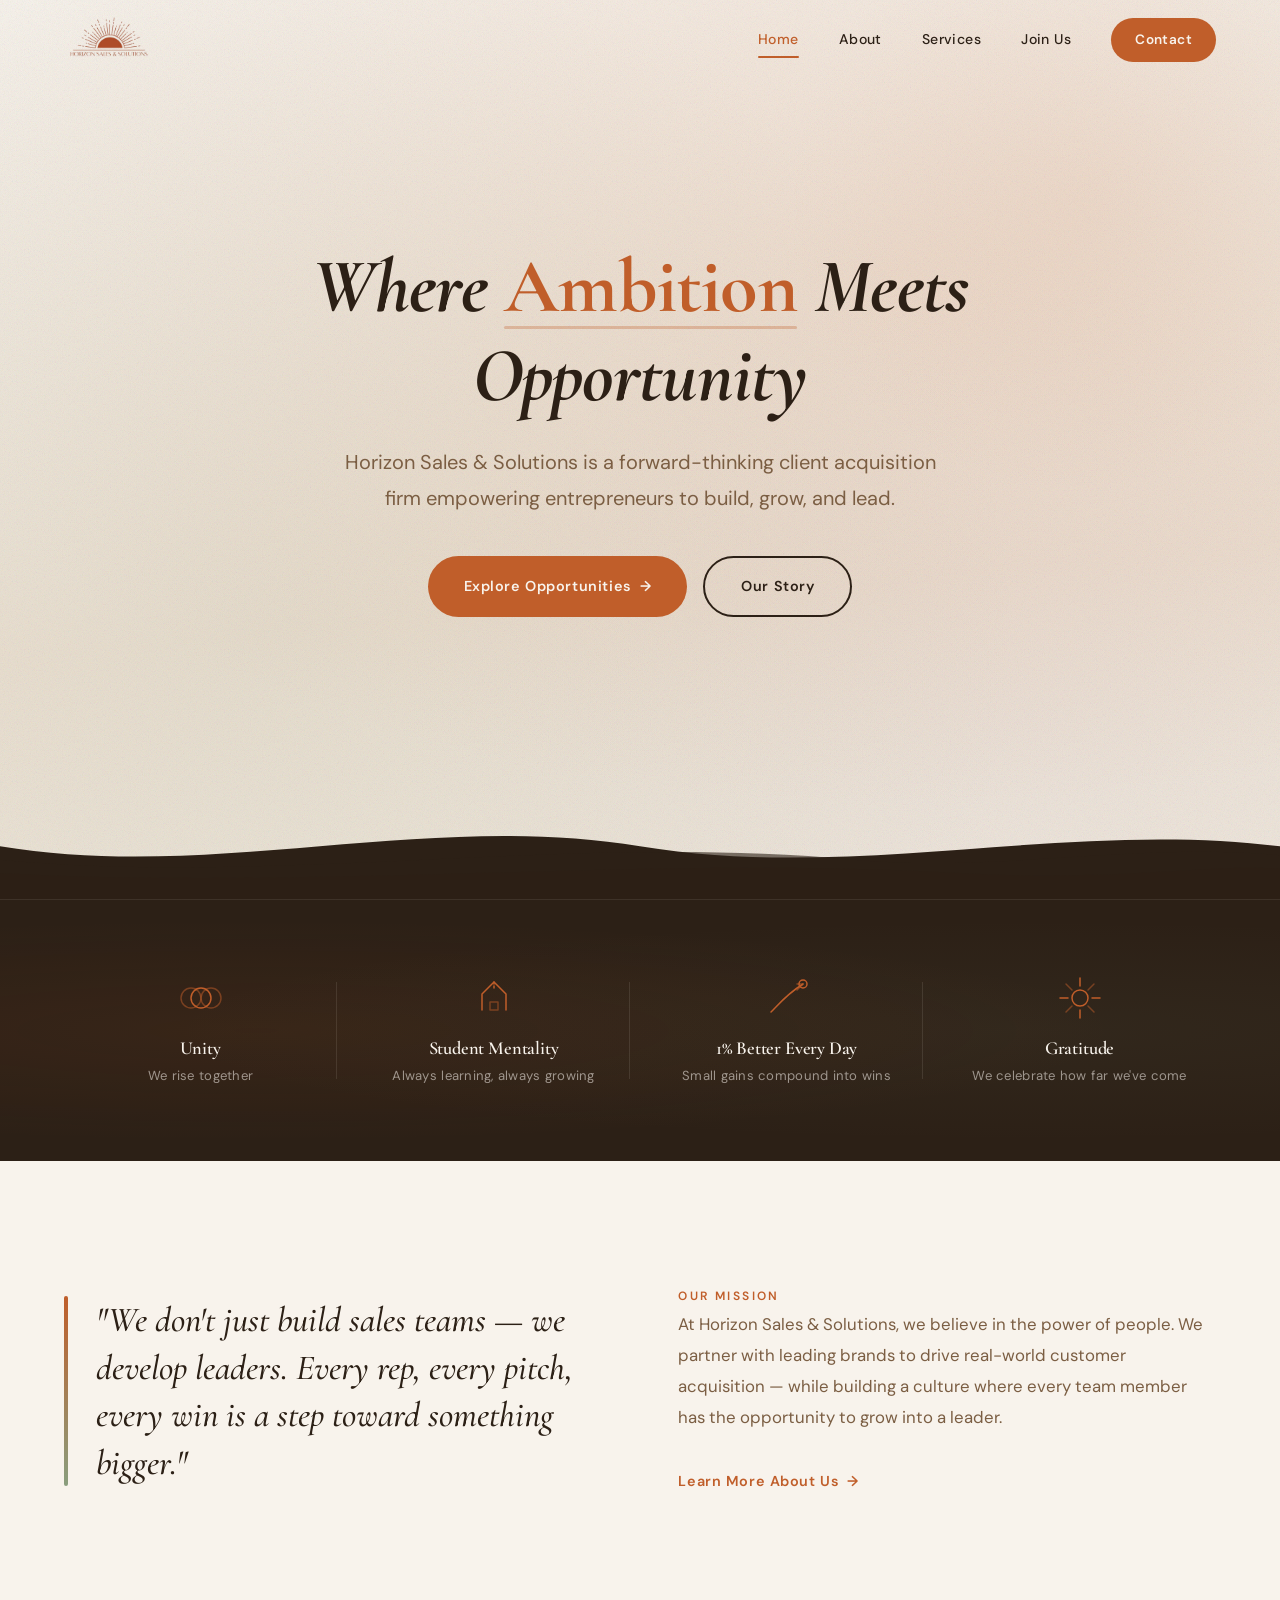
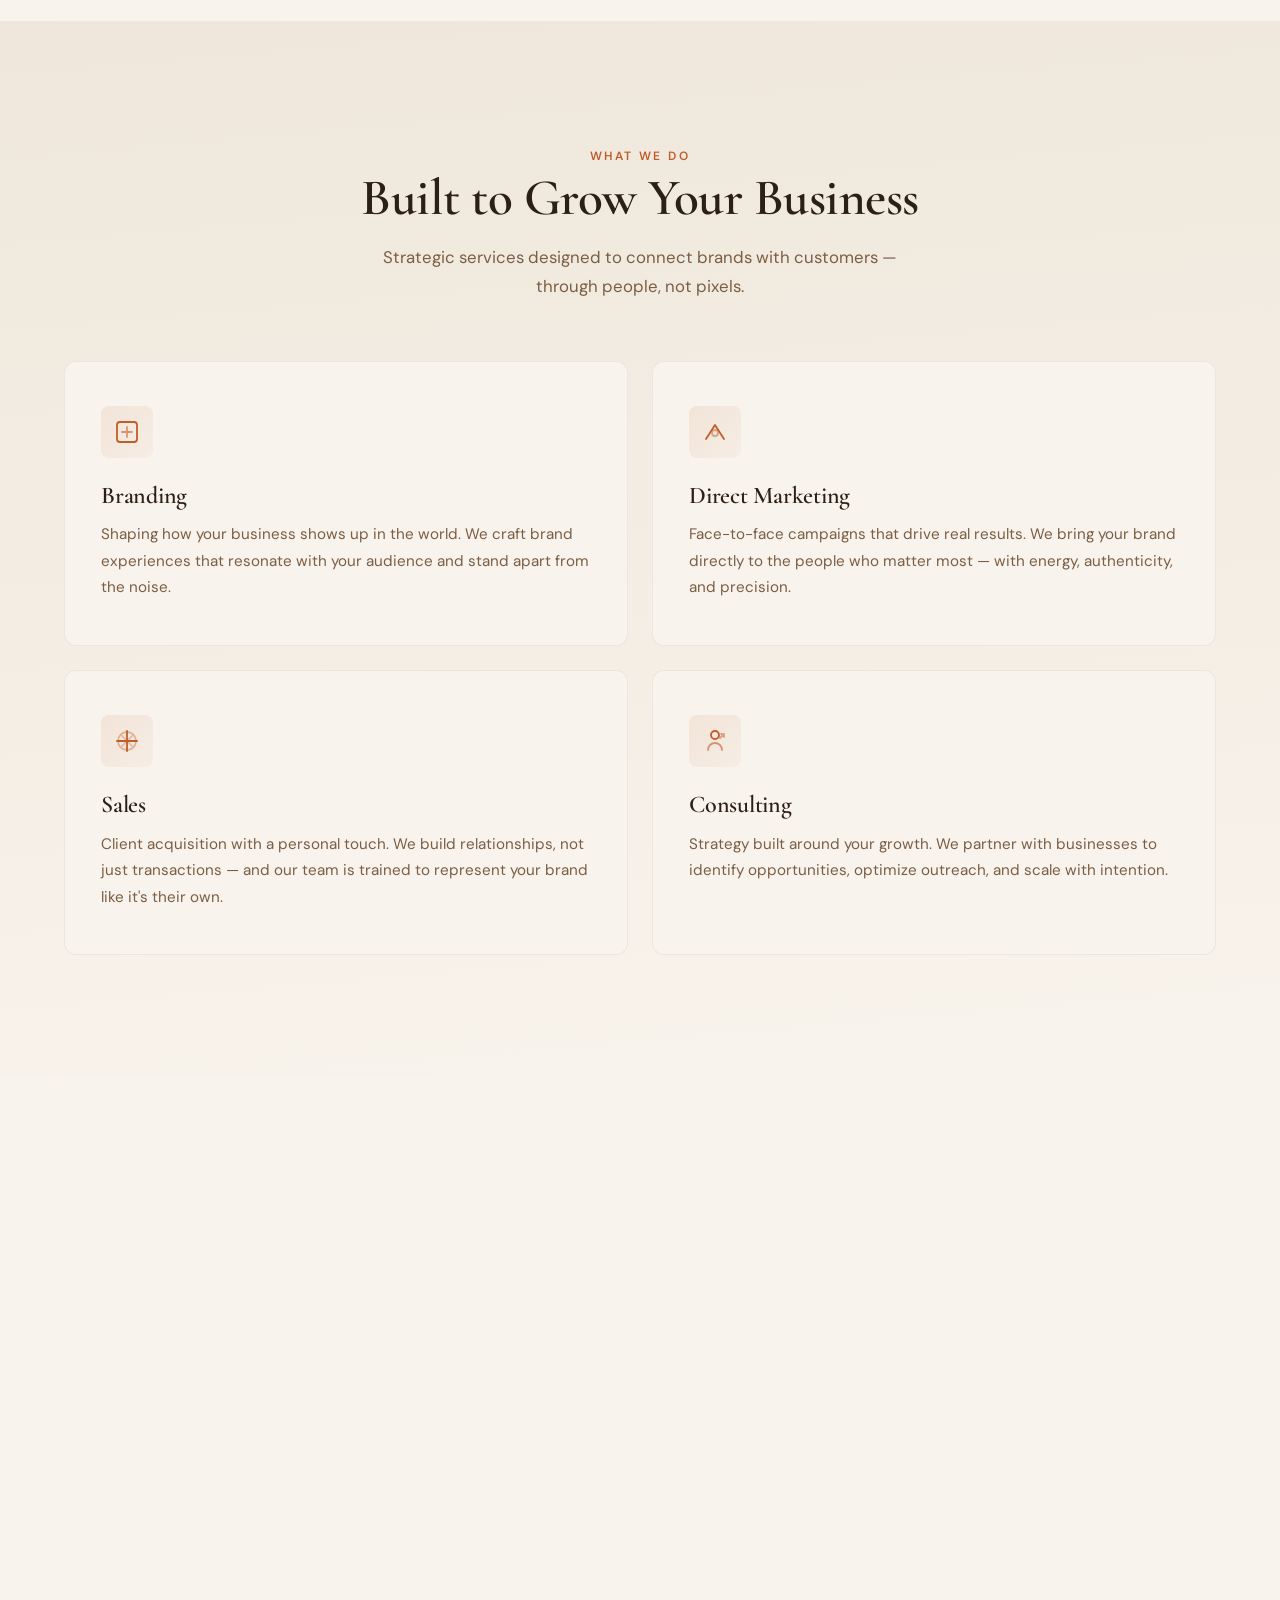
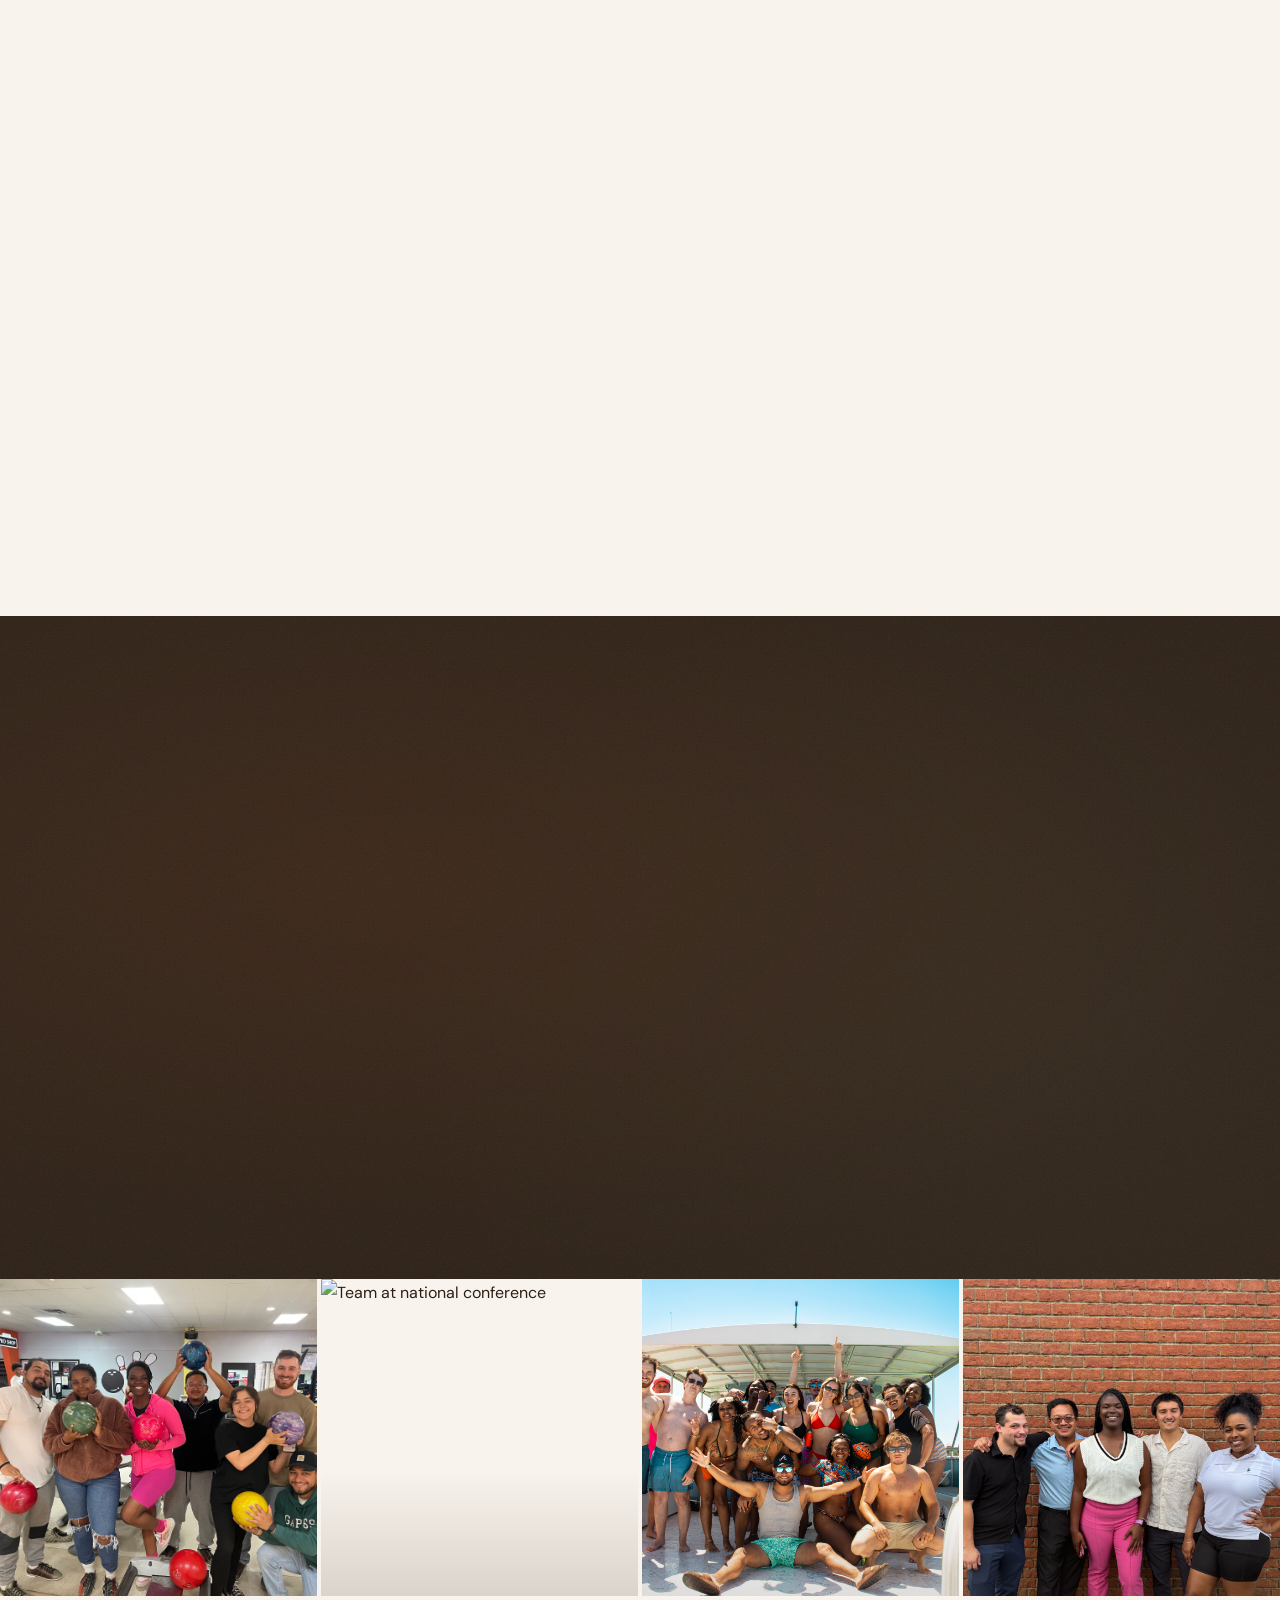
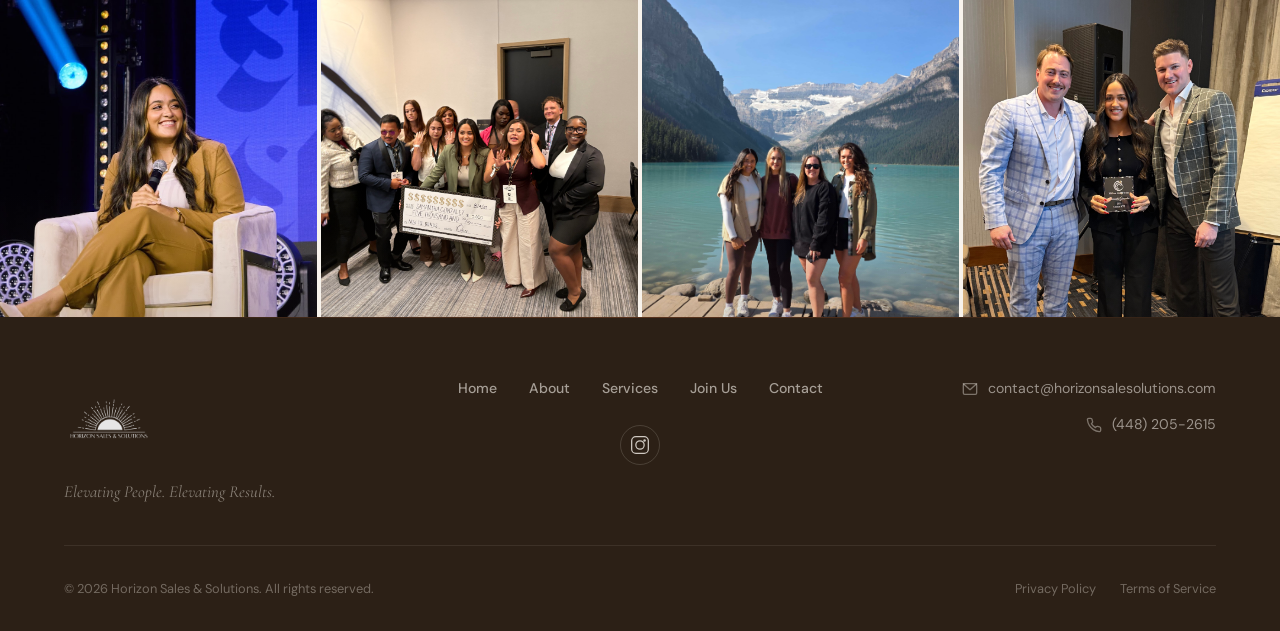
==== index.html @ 6a00543e "Add Privacy Policy and Terms of Service pages, link from all footers - Created privacy.html with dat" ====
<!DOCTYPE html>
<html lang="en">
<head>
  <meta charset="UTF-8">
  <meta name="viewport" content="width=device-width, initial-scale=1.0">
  <title>Horizon Sales & Solutions — Where Ambition Meets Opportunity</title>
  <meta name="description" content="Horizon Sales & Solutions is a forward-thinking client acquisition firm empowering entrepreneurs to build, grow, and lead. Based in Atlanta, GA.">
  <meta property="og:title" content="Horizon Sales & Solutions — Where Ambition Meets Opportunity">
  <meta property="og:description" content="A forward-thinking client acquisition firm empowering entrepreneurs to build, grow, and lead.">
  <meta property="og:image" content="https://horizon-sales-solutions-website-66b.vercel.app/Assets/Horizon%20Photos/og-image.jpg">
  <meta property="og:type" content="website">
  <meta name="twitter:card" content="summary_large_image">
  <meta name="twitter:title" content="Horizon Sales & Solutions — Where Ambition Meets Opportunity">
  <meta name="twitter:description" content="A forward-thinking client acquisition firm empowering entrepreneurs to build, grow, and lead.">
  <meta name="twitter:image" content="https://horizon-sales-solutions-website-66b.vercel.app/Assets/Horizon%20Photos/og-image.jpg">
  <link rel="stylesheet" href="css/styles.css">
</head>
<body>

  <!-- Navigation -->
  <nav class="nav">
    <div class="nav-inner">
      <a href="index.html" class="nav-logo">
        <img src="Assets/Horizon%20Photos/Horizon%20logo.png" alt="Horizon Sales & Solutions" class="logo-img">
      </a>
      <div class="nav-links">
        <a href="index.html" class="active">Home</a>
        <a href="about.html">About</a>
        <a href="services.html">Services</a>
        <a href="careers.html">Join Us</a>
        <a href="contact.html" class="nav-cta">Contact</a>
      </div>
      <button class="hamburger" aria-label="Toggle menu">
        <span></span><span></span><span></span>
      </button>
    </div>
  </nav>

  <!-- Mobile Menu -->
  <div class="mobile-menu">
    <a href="index.html">Home</a>
    <a href="about.html">About</a>
    <a href="services.html">Services</a>
    <a href="careers.html">Join Us</a>
    <a href="contact.html">Contact</a>
  </div>

  <!-- Hero -->
  <section class="hero">
    <div class="hero-bg"></div>
    <div class="hero-content">
      <h1 class="reveal-hero">Where <em>Ambition</em> Meets Opportunity</h1>
      <p class="hero-sub reveal-hero">Horizon Sales & Solutions is a forward-thinking client acquisition firm empowering entrepreneurs to build, grow, and lead.</p>
      <div class="hero-ctas reveal-hero">
        <a href="careers.html" class="btn btn-primary">Explore Opportunities <span class="arrow">&rarr;</span></a>
        <a href="about.html" class="btn btn-outline">Our Story</a>
      </div>
    </div>
    <div class="hero-horizon">
      <svg viewBox="0 0 1440 120" preserveAspectRatio="none" xmlns="http://www.w3.org/2000/svg">
        <path d="M0,60 C240,100 480,20 720,60 C960,100 1200,30 1440,60 L1440,120 L0,120 Z" fill="#2C2016" opacity="1"/>
        <path d="M0,75 C320,105 640,45 960,75 C1120,90 1280,55 1440,70 L1440,120 L0,120 Z" fill="#2C2016" opacity="0.6"/>
        <path d="M0,90 C360,110 720,70 1080,90 C1260,100 1350,80 1440,85 L1440,120 L0,120 Z" fill="#2C2016" opacity="0.3"/>
      </svg>
    </div>
  </section>

  <!-- Values Strip -->
  <section class="values-strip">
    <div class="values-grid">
      <div class="value-item reveal">
        <div class="value-icon">
          <svg viewBox="0 0 48 48"><circle cx="24" cy="24" r="10"/><circle cx="14" cy="24" r="10" opacity="0.5"/><circle cx="34" cy="24" r="10" opacity="0.5"/></svg>
        </div>
        <h4>Unity</h4>
        <p>We rise together</p>
      </div>
      <div class="value-item reveal reveal-delay-1">
        <div class="value-icon">
          <svg viewBox="0 0 48 48"><path d="M12 36V20l12-12 12 12v16"/><path d="M20 28h8v8h-8z" opacity="0.5"/><path d="M24 8v6" stroke-dasharray="2 2"/></svg>
        </div>
        <h4>Student Mentality</h4>
        <p>Always learning, always growing</p>
      </div>
      <div class="value-item reveal reveal-delay-2">
        <div class="value-icon">
          <svg viewBox="0 0 48 48"><path d="M8 38 C16 30, 24 20, 40 10"/><circle cx="40" cy="10" r="4"/><path d="M34 16l6-6-6-0" opacity="0.6"/></svg>
        </div>
        <h4>1% Better Every Day</h4>
        <p>Small gains compound into wins</p>
      </div>
      <div class="value-item reveal reveal-delay-3">
        <div class="value-icon">
          <svg viewBox="0 0 48 48"><path d="M24 4v8M24 36v8M4 24h8M36 24h8"/><circle cx="24" cy="24" r="8"/><path d="M10 10l6 6M32 32l6 6M10 38l6-6M32 16l6-6" opacity="0.5"/></svg>
        </div>
        <h4>Gratitude</h4>
        <p>We celebrate how far we've come</p>
      </div>
    </div>
  </section>

  <!-- About Teaser -->
  <section class="about-teaser">
    <div class="about-teaser-grid">
      <div class="about-quote reveal">
        <blockquote>"We don't just build sales teams &mdash; we develop leaders. Every rep, every pitch, every win is a step toward something bigger."</blockquote>
      </div>
      <div class="about-text reveal reveal-delay-1">
        <span class="section-label">Our Mission</span>
        <p>At Horizon Sales & Solutions, we believe in the power of people. We partner with leading brands to drive real-world customer acquisition — while building a culture where every team member has the opportunity to grow into a leader.</p>
        <a href="about.html" class="btn btn-ghost">Learn More About Us <span class="arrow">&rarr;</span></a>
      </div>
    </div>
  </section>

  <!-- Services -->
  <section class="services-section">
    <div class="services-header reveal">
      <span class="section-label">What We Do</span>
      <h2>Built to Grow Your Business</h2>
      <p>Strategic services designed to connect brands with customers — through people, not pixels.</p>
    </div>
    <div class="services-grid">
      <div class="service-card reveal">
        <div class="service-icon">
          <svg viewBox="0 0 26 26"><rect x="3" y="3" width="20" height="20" rx="3"/><path d="M8 13h10M13 8v10" opacity="0.6"/></svg>
        </div>
        <h3>Branding</h3>
        <p>Shaping how your business shows up in the world. We craft brand experiences that resonate with your audience and stand apart from the noise.</p>
      </div>
      <div class="service-card reveal reveal-delay-1">
        <div class="service-icon">
          <svg viewBox="0 0 26 26"><path d="M4 20L13 6l9 14"/><circle cx="13" cy="14" r="3" opacity="0.5"/></svg>
        </div>
        <h3>Direct Marketing</h3>
        <p>Face-to-face campaigns that drive real results. We bring your brand directly to the people who matter most — with energy, authenticity, and precision.</p>
      </div>
      <div class="service-card reveal reveal-delay-2">
        <div class="service-icon">
          <svg viewBox="0 0 26 26"><path d="M13 3v20M3 13h20"/><circle cx="13" cy="13" r="9" opacity="0.4"/><path d="M8 8l10 10M18 8L8 18" opacity="0.3"/></svg>
        </div>
        <h3>Sales</h3>
        <p>Client acquisition with a personal touch. We build relationships, not just transactions — and our team is trained to represent your brand like it's their own.</p>
      </div>
      <div class="service-card reveal reveal-delay-3">
        <div class="service-icon">
          <svg viewBox="0 0 26 26"><circle cx="13" cy="7" r="4"/><path d="M6 22c0-4 3-7 7-7s7 3 7 7" opacity="0.6"/><path d="M18 10l4-4M19 6h3v3" opacity="0.5"/></svg>
        </div>
        <h3>Consulting</h3>
        <p>Strategy built around your growth. We partner with businesses to identify opportunities, optimize outreach, and scale with intention.</p>
      </div>
    </div>
  </section>

  <!-- Team Preview -->
  <section class="team-preview">
    <div class="team-header reveal">
      <span class="section-label">Our Leadership</span>
      <h2>Meet the People Behind the Vision</h2>
    </div>
    <div class="team-grid">
      <div class="team-card reveal">
        <div class="team-photo">
          <img src="Assets/Horizon%20Photos/IMG_2451.JPG" alt="Samantha Gonzalez — President & CEO of Horizon Sales & Solutions">
        </div>
        <div class="team-info">
          <h3>Samantha Gonzalez</h3>
          <p class="role">President & CEO</p>
          <p>Samantha founded Horizon with a vision to create a company where people come first. Her leadership style blends high expectations with genuine care — pushing every team member to discover what they're truly capable of.</p>
        </div>
      </div>
      <div class="team-card reveal reveal-delay-1">
        <div class="team-photo">
          <img src="Assets/Horizon%20Photos/IMG_9550_edited.jpg" alt="Kanani Foster — HR Manager at Horizon Sales & Solutions">
        </div>
        <div class="team-info">
          <h3>Kanani Foster</h3>
          <p class="role">HR Manager</p>
          <p>Kanani ensures that every person who joins Horizon feels supported, valued, and empowered from day one. She oversees recruitment, training, and the culture initiatives that make this team special.</p>
        </div>
      </div>
    </div>
    <div class="team-cta reveal">
      <a href="about.html#team" class="btn btn-ghost">Meet the Full Team <span class="arrow">&rarr;</span></a>
    </div>
  </section>

  <!-- Culture Callout -->
  <section class="culture-callout">
    <div class="culture-content reveal">
      <span class="section-label" style="color: var(--burnt-orange-light);">Our Energy</span>
      <h2><span>Locker Room</span> Energy.<br>Boardroom Results.</h2>
      <p class="culture-sub">We work hard, celebrate harder, and never stop pushing each other forward. This isn't just a job — it's a launchpad.</p>
    </div>
    <div class="stats-strip reveal">
      <div class="stat-item">
        <div class="stat-number" data-target="5" data-suffix="+">0</div>
        <div class="stat-label">Years in Business</div>
      </div>
      <div class="stat-item">
        <div class="stat-number" data-target="500" data-suffix="+">0</div>
        <div class="stat-label">Clients Served</div>
      </div>
      <div class="stat-item">
        <div class="stat-number" data-target="50" data-suffix="+">0</div>
        <div class="stat-label">Leaders Developed</div>
      </div>
    </div>
  </section>

  <!-- Culture Photo Grid -->
  <section class="culture-photos">
    <div class="photo-grid">
      <div class="photo-grid-item"><img src="Assets/Horizon%20Photos/IMG_0019.jpg" alt="Team bowling outing" loading="lazy"></div>
      <div class="photo-grid-item"><img src="Assets/Horizon%20Photos/C6BBF846-496E-4D8F-BD81-6A2E325FA5FA.jpg" alt="Team at national conference" loading="lazy"></div>
      <div class="photo-grid-item"><img src="Assets/Horizon%20Photos/kk_birth_24.jpg" alt="Team boat day celebration" loading="lazy"></div>
      <div class="photo-grid-item"><img src="Assets/Horizon%20Photos/IMG_2455.JPG" alt="Horizon team members" loading="lazy"></div>
      <div class="photo-grid-item"><img src="Assets/Horizon%20Photos/IMG_0232.JPG" alt="Samantha speaking at conference" loading="lazy"></div>
      <div class="photo-grid-item"><img src="Assets/Horizon%20Photos/IMG_3351.jpg" alt="Team celebrating bonus milestone" loading="lazy"></div>
      <div class="photo-grid-item"><img src="Assets/Horizon%20Photos/20250911_114521.jpg" alt="Team trip to Lake Louise" loading="lazy"></div>
      <div class="photo-grid-item"><img src="Assets/Horizon%20Photos/IMG_2711.JPG" alt="Award ceremony" loading="lazy"></div>
    </div>
  </section>

  <!-- Footer -->
  <footer class="footer">
    <div class="footer-inner">
      <div class="footer-top">
        <div class="footer-brand">
          <a href="index.html" class="nav-logo">
            <img src="Assets/Horizon%20Photos/Horizon%20logo.png" alt="Horizon Sales & Solutions" class="logo-img">
          </a>
          <p class="footer-tagline">Elevating People. Elevating Results.</p>
        </div>
        <div class="footer-center">
          <div class="footer-nav">
            <a href="index.html">Home</a>
            <a href="about.html">About</a>
            <a href="services.html">Services</a>
            <a href="careers.html">Join Us</a>
            <a href="contact.html">Contact</a>
          </div>
          <div class="footer-social">
            <a href="https://instagram.com/horizonsalesinc" target="_blank" rel="noopener" aria-label="Instagram">
              <svg viewBox="0 0 24 24"><rect x="2" y="2" width="20" height="20" rx="5"/><circle cx="12" cy="12" r="5"/><circle cx="17.5" cy="6.5" r="1.5" class="ig-dot"/></svg>
            </a>
          </div>
        </div>
        <div class="footer-contact">
          <a href="mailto:contact@horizonsalesolutions.com"><svg viewBox="0 0 24 24"><rect x="2" y="4" width="20" height="16" rx="2"/><path d="M22 4L12 13 2 4"/></svg> contact@horizonsalesolutions.com</a>
          <a href="tel:+14482052615"><svg viewBox="0 0 24 24"><path d="M22 16.92v3a2 2 0 01-2.18 2 19.86 19.86 0 01-8.63-3.07 19.5 19.5 0 01-6-6 19.86 19.86 0 01-3.07-8.67A2 2 0 014.11 2h3a2 2 0 012 1.72c.127.96.361 1.903.7 2.81a2 2 0 01-.45 2.11L8.09 9.91a16 16 0 006 6l1.27-1.27a2 2 0 012.11-.45c.907.339 1.85.573 2.81.7A2 2 0 0122 16.92z"/></svg> (448) 205-2615</a>
        </div>
      </div>
      <div class="footer-bottom">
        <p class="footer-copy">&copy; 2026 Horizon Sales & Solutions. All rights reserved.</p>
        <div class="footer-legal">
          <a href="privacy.html">Privacy Policy</a>
          <a href="terms.html">Terms of Service</a>
        </div>
      </div>
    </div>
  </footer>

  <script src="js/main.js"></script>
</body>
</html>
---- css/styles.css ----
/* ============================================
   HORIZON SALES & SOLUTIONS — Design System
   Aesthetic: Coastal-Professional Elevated
   ============================================ */

@import url('https://fonts.googleapis.com/css2?family=Cormorant+Garamond:ital,wght@0,400;0,500;0,600;0,700;1,400;1,500&family=DM+Sans:ital,opsz,wght@0,9..40,300;0,9..40,400;0,9..40,500;0,9..40,600;0,9..40,700;1,9..40,400&display=swap');

/* --- Custom Properties --- */
:root {
  --burnt-orange: #C05E2A;
  --burnt-orange-light: #d4783f;
  --burnt-orange-dark: #a34e1f;
  --sage: #8A9E7E;
  --sage-light: #a3b598;
  --sage-dark: #6e8263;
  --lavender: #B5A8C8;
  --lavender-light: #cdc3da;
  --warm-brown: #7B5E43;
  --warm-brown-light: #9a7a5c;
  --cream: #F8F3EC;
  --cream-dark: #efe7db;
  --dark: #2C2016;
  --dark-light: #3d2f21;

  --font-display: 'Cormorant Garamond', Georgia, serif;
  --font-body: 'DM Sans', -apple-system, sans-serif;

  --nav-height: 80px;
  --section-pad: clamp(60px, 10vw, 120px);
  --container: min(1200px, 90vw);
  --radius: 12px;
  --radius-sm: 8px;

  --shadow-sm: 0 2px 8px rgba(44, 32, 22, 0.06);
  --shadow-md: 0 8px 30px rgba(44, 32, 22, 0.1);
  --shadow-lg: 0 16px 50px rgba(44, 32, 22, 0.14);
  --shadow-lift: 0 20px 60px rgba(44, 32, 22, 0.18);

  --ease-out: cubic-bezier(0.16, 1, 0.3, 1);
  --ease-spring: cubic-bezier(0.34, 1.56, 0.64, 1);
}

/* --- Reset & Base --- */
*, *::before, *::after { box-sizing: border-box; margin: 0; padding: 0; }

html {
  scroll-behavior: smooth;
  -webkit-font-smoothing: antialiased;
  -moz-osx-font-smoothing: grayscale;
}

body {
  font-family: var(--font-body);
  font-size: 16px;
  line-height: 1.7;
  color: var(--dark);
  background: var(--cream);
  overflow-x: hidden;
}

img { max-width: 100%; display: block; }
a { color: inherit; text-decoration: none; }
ul, ol { list-style: none; }
button { font-family: inherit; cursor: pointer; border: none; background: none; }

/* --- Typography --- */
h1, h2, h3, h4, h5 {
  font-family: var(--font-display);
  font-weight: 600;
  line-height: 1.15;
  letter-spacing: -0.01em;
}

h1 { font-size: clamp(2.8rem, 6vw, 5.2rem); }
h2 { font-size: clamp(2rem, 4vw, 3.4rem); }
h3 { font-size: clamp(1.5rem, 2.5vw, 2rem); }
h4 { font-size: clamp(1.2rem, 2vw, 1.5rem); }

.section-label {
  font-family: var(--font-body);
  font-size: 0.75rem;
  font-weight: 600;
  letter-spacing: 0.2em;
  text-transform: uppercase;
  color: var(--burnt-orange);
  margin-bottom: 1rem;
}

/* --- Layout --- */
.container {
  width: var(--container);
  margin: 0 auto;
}

section {
  padding: var(--section-pad) 0;
  position: relative;
}

/* --- Buttons --- */
.btn {
  display: inline-flex;
  align-items: center;
  gap: 8px;
  padding: 16px 36px;
  border-radius: 50px;
  font-family: var(--font-body);
  font-size: 0.9rem;
  font-weight: 600;
  letter-spacing: 0.04em;
  transition: all 0.4s var(--ease-out);
  position: relative;
  overflow: hidden;
}

.btn::before {
  content: '';
  position: absolute;
  inset: 0;
  border-radius: inherit;
  opacity: 0;
  transition: opacity 0.4s;
}

.btn-primary {
  background: var(--burnt-orange);
  color: var(--cream);
}
.btn-primary:hover {
  background: var(--burnt-orange-dark);
  transform: translateY(-2px);
  box-shadow: var(--shadow-md);
}

.btn-outline {
  border: 2px solid var(--dark);
  color: var(--dark);
  background: transparent;
}
.btn-outline:hover {
  background: var(--dark);
  color: var(--cream);
  transform: translateY(-2px);
  box-shadow: var(--shadow-md);
}

.btn-ghost {
  color: var(--burnt-orange);
  padding: 8px 0;
  border-radius: 0;
  font-weight: 600;
  position: relative;
}
.btn-ghost::after {
  content: '';
  position: absolute;
  bottom: 4px;
  left: 0;
  width: 100%;
  height: 2px;
  background: var(--burnt-orange);
  transform: scaleX(0);
  transform-origin: right;
  transition: transform 0.4s var(--ease-out);
}
.btn-ghost:hover::after {
  transform: scaleX(1);
  transform-origin: left;
}

.btn .arrow {
  transition: transform 0.3s var(--ease-out);
  display: inline-block;
}
.btn:hover .arrow {
  transform: translateX(4px);
}

/* ============================================
   NAVIGATION
   ============================================ */
.nav {
  position: fixed;
  top: 0;
  left: 0;
  right: 0;
  height: var(--nav-height);
  z-index: 1000;
  transition: all 0.4s var(--ease-out);
}

.nav.scrolled {
  background: rgba(248, 243, 236, 0.92);
  backdrop-filter: blur(20px);
  -webkit-backdrop-filter: blur(20px);
  box-shadow: 0 1px 0 rgba(44, 32, 22, 0.08);
}

.nav-inner {
  width: var(--container);
  margin: 0 auto;
  height: 100%;
  display: flex;
  align-items: center;
  justify-content: space-between;
}

.nav-logo {
  display: flex;
  align-items: center;
}

.nav-logo .logo-img {
  height: 90px;
  width: auto;
}

.footer .nav-logo .logo-img {
  filter: brightness(0) invert(0.9);
}

.nav-links {
  display: flex;
  align-items: center;
  gap: 40px;
}

.nav-links a {
  font-size: 0.88rem;
  font-weight: 500;
  letter-spacing: 0.03em;
  color: var(--dark);
  position: relative;
  padding: 4px 0;
  transition: color 0.3s;
}

.nav-links a::after {
  content: '';
  position: absolute;
  bottom: -2px;
  left: 0;
  width: 100%;
  height: 2px;
  background: var(--burnt-orange);
  border-radius: 2px;
  transform: scaleX(0);
  transform-origin: right;
  transition: transform 0.4s var(--ease-out);
}

.nav-links a:hover::after,
.nav-links a.active::after {
  transform: scaleX(1);
  transform-origin: left;
}

.nav-links a:hover { color: var(--burnt-orange); }
.nav-links a.active { color: var(--burnt-orange); }

.nav-cta {
  padding: 10px 24px !important;
  background: var(--burnt-orange) !important;
  color: var(--cream) !important;
  border-radius: 50px !important;
  font-weight: 600 !important;
  font-size: 0.85rem !important;
  transition: all 0.3s var(--ease-out) !important;
}

.nav-cta::after { display: none !important; }

.nav-cta:hover {
  background: var(--burnt-orange-dark) !important;
  transform: translateY(-1px);
  box-shadow: var(--shadow-sm);
}

/* Hamburger */
.hamburger {
  display: none;
  flex-direction: column;
  gap: 6px;
  width: 28px;
  cursor: pointer;
  z-index: 1001;
}

.hamburger span {
  display: block;
  height: 2px;
  background: var(--dark);
  border-radius: 2px;
  transition: all 0.4s var(--ease-out);
  transform-origin: center;
}
.hamburger span:nth-child(1) { width: 100%; }
.hamburger span:nth-child(2) { width: 70%; }
.hamburger span:nth-child(3) { width: 85%; }

.hamburger.open span:nth-child(1) { transform: rotate(45deg) translate(5px, 6px); }
.hamburger.open span:nth-child(2) { opacity: 0; transform: translateX(-10px); }
.hamburger.open span:nth-child(3) { transform: rotate(-45deg) translate(5px, -6px); width: 100%; }

/* Mobile Menu */
.mobile-menu {
  position: fixed;
  inset: 0;
  background: var(--cream);
  z-index: 999;
  display: flex;
  flex-direction: column;
  justify-content: center;
  align-items: center;
  gap: 32px;
  opacity: 0;
  pointer-events: none;
  transition: opacity 0.4s var(--ease-out);
}

.mobile-menu.open {
  opacity: 1;
  pointer-events: all;
}

.mobile-menu a {
  font-family: var(--font-display);
  font-size: 2rem;
  font-weight: 600;
  color: var(--dark);
  transition: color 0.3s;
  transform: translateY(20px);
  opacity: 0;
  transition: all 0.5s var(--ease-out);
}

.mobile-menu.open a {
  transform: translateY(0);
  opacity: 1;
}

.mobile-menu.open a:nth-child(1) { transition-delay: 0.1s; }
.mobile-menu.open a:nth-child(2) { transition-delay: 0.15s; }
.mobile-menu.open a:nth-child(3) { transition-delay: 0.2s; }
.mobile-menu.open a:nth-child(4) { transition-delay: 0.25s; }
.mobile-menu.open a:nth-child(5) { transition-delay: 0.3s; }

.mobile-menu a:hover { color: var(--burnt-orange); }

/* ============================================
   HERO
   ============================================ */
.hero {
  min-height: 100vh;
  display: flex;
  align-items: center;
  position: relative;
  overflow: hidden;
  padding-top: var(--nav-height);
}

.hero-bg {
  position: absolute;
  inset: 0;
  z-index: 0;
  /* Golden-hour gradient — warm, atmospheric */
  background:
    radial-gradient(ellipse 80% 60% at 70% 30%, rgba(192, 94, 42, 0.12), transparent),
    radial-gradient(ellipse 60% 80% at 20% 70%, rgba(138, 158, 126, 0.1), transparent),
    radial-gradient(ellipse 50% 50% at 80% 80%, rgba(181, 168, 200, 0.08), transparent),
    linear-gradient(175deg, var(--cream) 0%, #f3ebe0 35%, #efe2d3 65%, #f0e8dc 100%);
}

/* Grain texture overlay */
.hero-bg::before {
  content: '';
  position: absolute;
  inset: 0;
  opacity: 0.35;
  background-image: url("data:image/svg+xml,%3Csvg viewBox='0 0 256 256' xmlns='http://www.w3.org/2000/svg'%3E%3Cfilter id='noise'%3E%3CfeTurbulence type='fractalNoise' baseFrequency='0.9' numOctaves='4' stitchTiles='stitch'/%3E%3C/filter%3E%3Crect width='100%25' height='100%25' filter='url(%23noise)' opacity='0.5'/%3E%3C/svg%3E");
  background-size: 200px;
  pointer-events: none;
}

/* Decorative golden orbs */
.hero-bg::after {
  content: '';
  position: absolute;
  width: 600px;
  height: 600px;
  right: -100px;
  top: -100px;
  background: radial-gradient(circle, rgba(192, 94, 42, 0.06) 0%, transparent 70%);
  border-radius: 50%;
  animation: float-orb 20s ease-in-out infinite;
}

@keyframes float-orb {
  0%, 100% { transform: translate(0, 0) scale(1); }
  33% { transform: translate(-30px, 20px) scale(1.05); }
  66% { transform: translate(20px, -15px) scale(0.95); }
}

.hero-content {
  position: relative;
  z-index: 1;
  width: var(--container);
  margin: 0 auto;
  max-width: 800px;
  text-align: center;
  padding: 40px 0;
}

.hero-content h1 {
  color: var(--dark);
  margin-bottom: 24px;
  font-weight: 700;
  font-style: italic;
}

.hero-content h1 em {
  font-style: normal;
  color: var(--burnt-orange);
  position: relative;
}

.hero-content h1 em::after {
  content: '';
  position: absolute;
  bottom: 4px;
  left: 0;
  right: 0;
  height: 3px;
  background: var(--burnt-orange);
  opacity: 0.3;
  border-radius: 2px;
}

.hero-sub {
  font-size: clamp(1.05rem, 1.8vw, 1.25rem);
  color: var(--warm-brown);
  max-width: 600px;
  margin: 0 auto 40px;
  line-height: 1.8;
  font-weight: 400;
}

.hero-ctas {
  display: flex;
  justify-content: center;
  gap: 16px;
  flex-wrap: wrap;
}

/* Hero horizon line SVG */
.hero-horizon {
  position: absolute;
  bottom: 0;
  left: 0;
  right: 0;
  z-index: 1;
  overflow: hidden;
  line-height: 0;
}

.hero-horizon svg {
  width: 100%;
  height: auto;
  display: block;
}

/* Animated entrance */
.hero-content .reveal-hero {
  opacity: 0;
  transform: translateY(30px);
  animation: hero-reveal 1s var(--ease-out) forwards;
}

.hero-content .reveal-hero:nth-child(1) { animation-delay: 0.2s; }
.hero-content .reveal-hero:nth-child(2) { animation-delay: 0.45s; }
.hero-content .reveal-hero:nth-child(3) { animation-delay: 0.65s; }

@keyframes hero-reveal {
  to { opacity: 1; transform: translateY(0); }
}

/* ============================================
   VALUES STRIP
   ============================================ */
.values-strip {
  padding: 50px 0;
  background: var(--dark);
  position: relative;
  overflow: hidden;
}

.values-strip::before {
  content: '';
  position: absolute;
  inset: 0;
  background:
    radial-gradient(ellipse at 20% 50%, rgba(192, 94, 42, 0.08), transparent 60%),
    radial-gradient(ellipse at 80% 50%, rgba(138, 158, 126, 0.06), transparent 60%);
}

.values-grid {
  width: var(--container);
  margin: 0 auto;
  display: grid;
  grid-template-columns: repeat(4, 1fr);
  gap: 20px;
  position: relative;
  z-index: 1;
}

.value-item {
  text-align: center;
  padding: 24px 16px;
  position: relative;
}

.value-item:not(:last-child)::after {
  content: '';
  position: absolute;
  right: 0;
  top: 20%;
  height: 60%;
  width: 1px;
  background: rgba(248, 243, 236, 0.1);
}

.value-icon {
  width: 48px;
  height: 48px;
  margin: 0 auto 16px;
  display: flex;
  align-items: center;
  justify-content: center;
}

.value-icon svg {
  width: 100%;
  height: 100%;
  stroke: var(--burnt-orange);
  fill: none;
  stroke-width: 1.5;
  stroke-linecap: round;
  stroke-linejoin: round;
}

.value-item h4 {
  color: var(--cream);
  font-size: 1.15rem;
  margin-bottom: 6px;
  font-weight: 600;
}

.value-item p {
  color: rgba(248, 243, 236, 0.55);
  font-size: 0.82rem;
  letter-spacing: 0.02em;
}

/* ============================================
   ABOUT TEASER
   ============================================ */
.about-teaser {
  padding: var(--section-pad) 0;
  background: var(--cream);
}

.about-teaser-grid {
  width: var(--container);
  margin: 0 auto;
  display: grid;
  grid-template-columns: 1fr 1fr;
  gap: clamp(40px, 6vw, 100px);
  align-items: center;
}

.about-quote {
  position: relative;
  padding-left: 32px;
}

.about-quote::before {
  content: '';
  position: absolute;
  left: 0;
  top: 0;
  bottom: 0;
  width: 4px;
  background: linear-gradient(to bottom, var(--burnt-orange), var(--sage));
  border-radius: 4px;
}

.about-quote blockquote {
  font-family: var(--font-display);
  font-size: clamp(1.6rem, 2.8vw, 2.2rem);
  font-weight: 500;
  font-style: italic;
  color: var(--dark);
  line-height: 1.35;
}

.about-text .section-label { margin-bottom: 16px; }

.about-text p {
  font-size: 1.05rem;
  color: var(--warm-brown);
  line-height: 1.85;
  margin-bottom: 28px;
}

/* ============================================
   SERVICES SECTION
   ============================================ */
.services-section {
  padding: var(--section-pad) 0;
  background: linear-gradient(175deg, var(--cream-dark) 0%, var(--cream) 100%);
  position: relative;
}

.services-header {
  width: var(--container);
  margin: 0 auto 60px;
  text-align: center;
}

.services-header h2 {
  margin-bottom: 16px;
}

.services-header p {
  max-width: 560px;
  margin: 0 auto;
  color: var(--warm-brown);
  font-size: 1.05rem;
}

.services-grid {
  width: var(--container);
  margin: 0 auto;
  display: grid;
  grid-template-columns: repeat(2, 1fr);
  gap: 24px;
}

.service-card {
  background: var(--cream);
  border: 1px solid rgba(44, 32, 22, 0.06);
  border-radius: var(--radius);
  padding: 44px 36px;
  position: relative;
  overflow: hidden;
  transition: all 0.5s var(--ease-out);
}

.service-card::before {
  content: '';
  position: absolute;
  top: 0;
  left: 0;
  right: 0;
  height: 3px;
  background: linear-gradient(90deg, var(--burnt-orange), var(--burnt-orange-light));
  opacity: 0;
  transition: opacity 0.4s;
}

.service-card:hover {
  transform: translateY(-6px);
  box-shadow: var(--shadow-lg);
  border-color: transparent;
}

.service-card:hover::before { opacity: 1; }

.service-icon {
  width: 52px;
  height: 52px;
  border-radius: var(--radius-sm);
  background: linear-gradient(135deg, rgba(192, 94, 42, 0.1), rgba(192, 94, 42, 0.04));
  display: flex;
  align-items: center;
  justify-content: center;
  margin-bottom: 24px;
}

.service-icon svg {
  width: 26px;
  height: 26px;
  stroke: var(--burnt-orange);
  fill: none;
  stroke-width: 1.8;
  stroke-linecap: round;
  stroke-linejoin: round;
}

.service-card h3 {
  font-size: 1.5rem;
  margin-bottom: 12px;
  color: var(--dark);
}

.service-card p {
  color: var(--warm-brown);
  font-size: 0.95rem;
  line-height: 1.75;
}

/* ============================================
   TEAM PREVIEW
   ============================================ */
.team-preview {
  padding: var(--section-pad) 0;
  background: var(--cream);
}

.team-header {
  width: var(--container);
  margin: 0 auto 60px;
  text-align: center;
}

.team-grid {
  width: var(--container);
  margin: 0 auto;
  display: grid;
  grid-template-columns: repeat(2, 1fr);
  gap: 32px;
  max-width: 800px;
}

.team-card {
  background: var(--cream);
  border: 1px solid rgba(44, 32, 22, 0.08);
  border-radius: var(--radius);
  overflow: hidden;
  transition: all 0.5s var(--ease-out);
}

.team-card:hover {
  transform: translateY(-4px);
  box-shadow: var(--shadow-lg);
}

.team-photo {
  width: 100%;
  aspect-ratio: 3/3.2;
  background: linear-gradient(145deg, var(--cream-dark), #e8ddd0);
  position: relative;
  overflow: hidden;
}

.team-photo::before {
  content: '';
  position: absolute;
  inset: 0;
  background:
    radial-gradient(ellipse at 50% 40%, rgba(192, 94, 42, 0.08), transparent 60%),
    radial-gradient(ellipse at 30% 70%, rgba(138, 158, 126, 0.06), transparent 50%);
}

/* Silhouette placeholder */
.team-photo .silhouette {
  position: absolute;
  bottom: 0;
  left: 50%;
  transform: translateX(-50%);
  width: 60%;
  height: 75%;
  opacity: 0.08;
}

.team-photo .silhouette svg {
  width: 100%;
  height: 100%;
  fill: var(--dark);
}

.team-info {
  padding: 28px 28px 32px;
}

.team-info h3 {
  font-size: 1.4rem;
  margin-bottom: 4px;
  color: var(--dark);
}

.team-info .role {
  font-size: 0.85rem;
  font-weight: 600;
  color: var(--burnt-orange);
  letter-spacing: 0.03em;
  margin-bottom: 14px;
}

.team-info p {
  font-size: 0.92rem;
  color: var(--warm-brown);
  line-height: 1.75;
}

.team-cta {
  width: var(--container);
  margin: 48px auto 0;
  text-align: center;
}

/* ============================================
   CULTURE CALLOUT
   ============================================ */
.culture-callout {
  padding: var(--section-pad) 0;
  background: var(--dark);
  position: relative;
  overflow: hidden;
}

.culture-callout::before {
  content: '';
  position: absolute;
  inset: 0;
  background:
    radial-gradient(ellipse 70% 60% at 30% 40%, rgba(192, 94, 42, 0.1), transparent),
    radial-gradient(ellipse 50% 70% at 80% 60%, rgba(138, 158, 126, 0.06), transparent);
}

/* Grain */
.culture-callout::after {
  content: '';
  position: absolute;
  inset: 0;
  opacity: 0.2;
  background-image: url("data:image/svg+xml,%3Csvg viewBox='0 0 256 256' xmlns='http://www.w3.org/2000/svg'%3E%3Cfilter id='noise'%3E%3CfeTurbulence type='fractalNoise' baseFrequency='0.85' numOctaves='4' stitchTiles='stitch'/%3E%3C/filter%3E%3Crect width='100%25' height='100%25' filter='url(%23noise)' opacity='0.4'/%3E%3C/svg%3E");
  background-size: 200px;
  pointer-events: none;
}

.culture-content {
  width: var(--container);
  margin: 0 auto;
  text-align: center;
  position: relative;
  z-index: 1;
}

.culture-content h2 {
  color: var(--cream);
  font-style: italic;
  margin-bottom: 16px;
}

.culture-content h2 span {
  color: var(--burnt-orange-light);
}

.culture-sub {
  color: rgba(248, 243, 236, 0.65);
  font-size: 1.1rem;
  max-width: 560px;
  margin: 0 auto 60px;
  line-height: 1.8;
}

.stats-strip {
  display: grid;
  grid-template-columns: repeat(3, 1fr);
  gap: 20px;
  max-width: 700px;
  margin: 0 auto;
}

.stat-item {
  padding: 28px 20px;
  border-radius: var(--radius);
  background: rgba(248, 243, 236, 0.04);
  border: 1px solid rgba(248, 243, 236, 0.08);
}

.stat-number {
  font-family: var(--font-display);
  font-size: clamp(2.4rem, 4vw, 3.2rem);
  font-weight: 700;
  color: var(--burnt-orange-light);
  line-height: 1;
  margin-bottom: 8px;
}

.stat-label {
  font-size: 0.82rem;
  font-weight: 500;
  color: rgba(248, 243, 236, 0.5);
  letter-spacing: 0.04em;
  text-transform: uppercase;
}

/* ============================================
   CONTACT STRIP
   ============================================ */
.contact-strip {
  padding: clamp(40px, 6vw, 80px) 0;
  background: var(--cream);
  border-top: 1px solid rgba(44, 32, 22, 0.06);
}

.contact-inner {
  width: var(--container);
  margin: 0 auto;
  display: flex;
  align-items: center;
  justify-content: space-between;
  flex-wrap: wrap;
  gap: 32px;
}

.contact-info-group {
  display: flex;
  gap: 40px;
  flex-wrap: wrap;
}

.contact-item {
  display: flex;
  align-items: center;
  gap: 12px;
}

.contact-item-icon {
  width: 40px;
  height: 40px;
  border-radius: 50%;
  background: rgba(192, 94, 42, 0.08);
  display: flex;
  align-items: center;
  justify-content: center;
}

.contact-item-icon svg {
  width: 18px;
  height: 18px;
  stroke: var(--burnt-orange);
  fill: none;
  stroke-width: 2;
  stroke-linecap: round;
  stroke-linejoin: round;
}

.contact-item span {
  font-size: 0.92rem;
  font-weight: 500;
  color: var(--dark);
}

.contact-item a {
  transition: color 0.3s;
}
.contact-item a:hover { color: var(--burnt-orange); }

/* ============================================
   FOOTER
   ============================================ */
.footer {
  padding: 60px 0 32px;
  background: var(--dark);
  position: relative;
}

.footer::before {
  content: '';
  position: absolute;
  top: 0;
  left: 0;
  right: 0;
  height: 1px;
  background: linear-gradient(90deg, transparent, rgba(192, 94, 42, 0.3), transparent);
}

.footer-inner {
  width: var(--container);
  margin: 0 auto;
}

.footer-top {
  display: grid;
  grid-template-columns: 1fr auto 1fr;
  align-items: start;
  gap: 48px;
  padding-bottom: 40px;
  border-bottom: 1px solid rgba(248, 243, 236, 0.08);
  margin-bottom: 32px;
}

.footer-brand {
  display: flex;
  flex-direction: column;
  gap: 12px;
}

.footer-brand .nav-logo {
  color: var(--cream);
}

.footer-tagline {
  font-family: var(--font-display);
  font-size: 1.05rem;
  font-style: italic;
  color: rgba(248, 243, 236, 0.45);
  line-height: 1.5;
}

/* Center column: nav + social */
.footer-center {
  display: flex;
  flex-direction: column;
  align-items: center;
  gap: 24px;
}

.footer-nav {
  display: flex;
  gap: 32px;
}

.footer-nav a {
  font-size: 0.88rem;
  color: rgba(248, 243, 236, 0.6);
  font-weight: 500;
  transition: color 0.3s;
}

.footer-nav a:hover { color: var(--burnt-orange-light); }

.footer-social {
  display: flex;
  gap: 12px;
}

.footer-social a {
  width: 40px;
  height: 40px;
  border-radius: 50%;
  border: 1px solid rgba(248, 243, 236, 0.15);
  display: flex;
  align-items: center;
  justify-content: center;
  transition: all 0.3s var(--ease-out);
}

.footer-social a svg {
  width: 20px;
  height: 20px;
  stroke: rgba(248, 243, 236, 0.8);
  fill: none;
  stroke-width: 1.5;
  transition: all 0.3s;
}

.footer-social a:hover {
  border-color: var(--burnt-orange);
  background: rgba(192, 94, 42, 0.1);
}

.footer-social a:hover svg { stroke: var(--burnt-orange-light); }

.footer-social a svg .ig-dot { fill: rgba(248, 243, 236, 0.8); stroke: none; }
.footer-social a:hover svg .ig-dot { fill: var(--burnt-orange-light); }

/* Right column: contact info */
.footer-contact {
  display: flex;
  flex-direction: column;
  gap: 12px;
  align-items: flex-end;
  justify-self: end;
}

.footer-contact a {
  font-size: 0.88rem;
  color: rgba(248, 243, 236, 0.55);
  transition: color 0.3s;
  display: flex;
  align-items: center;
  gap: 10px;
}

.footer-contact a:hover { color: var(--burnt-orange-light); }

.footer-contact svg {
  width: 16px;
  height: 16px;
  stroke: rgba(248, 243, 236, 0.4);
  fill: none;
  stroke-width: 2;
  stroke-linecap: round;
  stroke-linejoin: round;
  flex-shrink: 0;
}

.footer-bottom {
  display: flex;
  justify-content: space-between;
  align-items: center;
  flex-wrap: wrap;
  gap: 16px;
}

.footer-copy {
  font-size: 0.8rem;
  color: rgba(248, 243, 236, 0.35);
}

.footer-legal {
  display: flex;
  gap: 24px;
}

.footer-legal a {
  font-size: 0.8rem;
  color: rgba(248, 243, 236, 0.35);
  transition: color 0.3s;
}

.footer-legal a:hover { color: rgba(248, 243, 236, 0.7); }

/* ============================================
   CULTURE PHOTO GRID
   ============================================ */
.culture-photos {
  padding: 0;
  overflow: hidden;
}

.photo-grid {
  display: grid;
  grid-template-columns: repeat(4, 1fr);
  gap: 4px;
}

.photo-grid-item {
  aspect-ratio: 1;
  overflow: hidden;
  position: relative;
}

.photo-grid-item img {
  width: 100%;
  height: 100%;
  object-fit: cover;
  object-position: center 20%;
  transition: transform 0.6s var(--ease-out);
}

.photo-grid-item:hover img {
  transform: scale(1.06);
}

.photo-grid-item::after {
  content: '';
  position: absolute;
  inset: 0;
  background: linear-gradient(to bottom, transparent 60%, rgba(44, 32, 22, 0.15));
  pointer-events: none;
}

/* Photo Collage (3-col asymmetric) */
.photo-collage {
  display: grid;
  grid-template-columns: 1fr 1fr 1fr;
  grid-template-rows: auto auto;
  gap: 12px;
  width: var(--container);
  margin: 0 auto;
}

.collage-item {
  border-radius: var(--radius-sm);
  overflow: hidden;
  position: relative;
}

.collage-item img {
  width: 100%;
  height: 100%;
  object-fit: cover;
  display: block;
  transition: transform 0.6s var(--ease-out);
}

.collage-item:hover img {
  transform: scale(1.04);
}

.collage-item.tall {
  grid-row: span 2;
}

.collage-item.wide {
  grid-column: span 2;
}

/* Culture Banner (full-width photo with overlay) */
.culture-banner {
  position: relative;
  height: 400px;
  overflow: hidden;
}

.culture-banner img {
  width: 100%;
  height: 100%;
  object-fit: cover;
}

.culture-banner::after {
  content: '';
  position: absolute;
  inset: 0;
  background: linear-gradient(to right, rgba(44, 32, 22, 0.6), rgba(44, 32, 22, 0.2));
}

.culture-banner-text {
  position: absolute;
  bottom: 48px;
  left: 0;
  right: 0;
  z-index: 1;
  width: var(--container);
  margin: 0 auto;
}

.culture-banner-text h3 {
  color: var(--cream);
  font-size: clamp(1.4rem, 3vw, 2.2rem);
  font-style: italic;
}

.culture-banner-text p {
  color: rgba(248, 243, 236, 0.7);
  margin-top: 8px;
  font-size: 0.95rem;
}

/* Team photos with real images */
.team-photo img,
.team-full-photo img {
  width: 100%;
  height: 100%;
  object-fit: cover;
  object-position: center top;
}

/* Story/careers visual with real photo */
.story-visual img,
.careers-visual img {
  width: 100%;
  height: 100%;
  object-fit: cover;
  border-radius: var(--radius);
}

.careers-visual.has-photo {
  background: none;
}

.careers-visual.has-photo .big-quote {
  display: none;
}

/* Service detail visuals with photos */
.service-detail-visual img {
  width: 100%;
  height: 100%;
  object-fit: cover;
  object-position: center 20%;
}

.service-detail-visual.has-photo {
  background: none !important;
}

.service-detail-visual.has-photo::before {
  display: none;
}

.service-detail-visual.has-photo .detail-icon {
  display: none;
}

/* Photo strip (horizontal scrolling row) */
.photo-strip {
  display: flex;
  gap: 4px;
  overflow: hidden;
}

.photo-strip-item {
  flex: 0 0 25%;
  aspect-ratio: 3/2;
  overflow: hidden;
  position: relative;
}

.photo-strip-item img {
  width: 100%;
  height: 100%;
  object-fit: cover;
  object-position: center 20%;
  transition: transform 0.6s var(--ease-out);
}

.photo-strip-item:hover img {
  transform: scale(1.05);
}

@media (max-width: 768px) {
  .photo-grid {
    grid-template-columns: repeat(2, 1fr);
  }

  .photo-collage {
    grid-template-columns: 1fr 1fr;
  }

  .collage-item.tall {
    grid-row: span 1;
  }

  .culture-banner {
    height: 280px;
  }

  .photo-strip-item {
    flex: 0 0 50%;
  }
}

@media (max-width: 480px) {
  .photo-strip-item {
    flex: 0 0 80%;
  }
}

/* ============================================
   SCROLL ANIMATIONS
   ============================================ */
.reveal {
  opacity: 0;
  transform: translateY(32px);
  transition: opacity 0.8s var(--ease-out), transform 0.8s var(--ease-out);
}

.reveal.visible {
  opacity: 1;
  transform: translateY(0);
}

.reveal-delay-1 { transition-delay: 0.1s; }
.reveal-delay-2 { transition-delay: 0.2s; }
.reveal-delay-3 { transition-delay: 0.3s; }
.reveal-delay-4 { transition-delay: 0.4s; }

/* ============================================
   PAGE HEROES (inner pages)
   ============================================ */
.page-hero {
  min-height: 50vh;
  display: flex;
  align-items: center;
  padding-top: calc(var(--nav-height) + 40px);
  padding-bottom: 60px;
  position: relative;
  overflow: hidden;
}

.page-hero .hero-bg {
  position: absolute;
  inset: 0;
  z-index: 0;
  background:
    radial-gradient(ellipse 80% 60% at 60% 40%, rgba(192, 94, 42, 0.1), transparent),
    radial-gradient(ellipse 60% 70% at 30% 60%, rgba(138, 158, 126, 0.08), transparent),
    linear-gradient(175deg, var(--cream) 0%, #f0e5d8 50%, var(--cream) 100%);
}

.page-hero .hero-bg::before {
  content: '';
  position: absolute;
  inset: 0;
  opacity: 0.3;
  background-image: url("data:image/svg+xml,%3Csvg viewBox='0 0 256 256' xmlns='http://www.w3.org/2000/svg'%3E%3Cfilter id='noise'%3E%3CfeTurbulence type='fractalNoise' baseFrequency='0.9' numOctaves='4' stitchTiles='stitch'/%3E%3C/filter%3E%3Crect width='100%25' height='100%25' filter='url(%23noise)' opacity='0.5'/%3E%3C/svg%3E");
  background-size: 200px;
  pointer-events: none;
}

.page-hero-content {
  width: var(--container);
  margin: 0 auto;
  position: relative;
  z-index: 1;
  max-width: 700px;
}

.page-hero-content h1 {
  margin-bottom: 20px;
  font-style: italic;
}

.page-hero-content p {
  font-size: 1.15rem;
  color: var(--warm-brown);
  line-height: 1.8;
  max-width: 560px;
}

/* ============================================
   ABOUT PAGE
   ============================================ */
.story-section {
  padding: var(--section-pad) 0;
}

.story-grid {
  width: var(--container);
  margin: 0 auto;
  display: grid;
  grid-template-columns: 1fr 1fr;
  gap: clamp(40px, 6vw, 100px);
  align-items: start;
}

.story-visual {
  aspect-ratio: 4/5;
  background: linear-gradient(145deg, var(--cream-dark), #e3d7c9);
  border-radius: var(--radius);
  position: relative;
  overflow: hidden;
}

.story-visual::before {
  content: '';
  position: absolute;
  inset: 0;
  background:
    radial-gradient(ellipse at 30% 30%, rgba(192, 94, 42, 0.1), transparent 50%),
    radial-gradient(ellipse at 70% 70%, rgba(138, 158, 126, 0.08), transparent 50%);
}

.story-visual .decorative-line {
  position: absolute;
  bottom: 20%;
  left: 10%;
  right: 10%;
  height: 2px;
  background: linear-gradient(90deg, var(--burnt-orange), transparent);
  opacity: 0.3;
}

.story-text h2 { margin-bottom: 24px; }

.story-text p {
  font-size: 1.05rem;
  color: var(--warm-brown);
  line-height: 1.85;
  margin-bottom: 20px;
}

/* Values Expanded */
.values-expanded {
  padding: var(--section-pad) 0;
  background: var(--dark);
  position: relative;
  overflow: hidden;
}

.values-expanded::before {
  content: '';
  position: absolute;
  inset: 0;
  background:
    radial-gradient(ellipse at 10% 20%, rgba(192, 94, 42, 0.08), transparent 50%),
    radial-gradient(ellipse at 90% 80%, rgba(138, 158, 126, 0.06), transparent 50%);
}

.values-expanded-header {
  width: var(--container);
  margin: 0 auto 60px;
  text-align: center;
  position: relative;
  z-index: 1;
}

.values-expanded-header h2 { color: var(--cream); }

.values-expanded-grid {
  width: var(--container);
  margin: 0 auto;
  display: grid;
  grid-template-columns: repeat(2, 1fr);
  gap: 24px;
  position: relative;
  z-index: 1;
}

.value-expanded-card {
  padding: 40px 36px;
  border-radius: var(--radius);
  background: rgba(248, 243, 236, 0.04);
  border: 1px solid rgba(248, 243, 236, 0.08);
  transition: all 0.4s var(--ease-out);
}

.value-expanded-card:hover {
  background: rgba(248, 243, 236, 0.07);
  border-color: rgba(192, 94, 42, 0.2);
}

.value-expanded-card .value-num {
  font-family: var(--font-display);
  font-size: 3rem;
  font-weight: 700;
  color: rgba(192, 94, 42, 0.2);
  line-height: 1;
  margin-bottom: 16px;
}

.value-expanded-card h3 {
  color: var(--cream);
  margin-bottom: 12px;
}

.value-expanded-card p {
  color: rgba(248, 243, 236, 0.55);
  font-size: 0.95rem;
  line-height: 1.75;
}

/* Team Full Section */
.team-full {
  padding: var(--section-pad) 0;
}

.team-full-header {
  width: var(--container);
  margin: 0 auto 60px;
  text-align: center;
}

.team-full-grid {
  width: var(--container);
  margin: 0 auto;
  display: grid;
  grid-template-columns: repeat(2, 1fr);
  gap: 40px;
  max-width: 900px;
}

.team-full-card {
  display: grid;
  grid-template-columns: 1fr 1.2fr;
  gap: 0;
  background: var(--cream);
  border: 1px solid rgba(44, 32, 22, 0.06);
  border-radius: var(--radius);
  overflow: hidden;
  transition: all 0.5s var(--ease-out);
}

.team-full-card:hover {
  transform: translateY(-4px);
  box-shadow: var(--shadow-lg);
}

.team-full-photo {
  aspect-ratio: 3/4;
  background: linear-gradient(145deg, var(--cream-dark), #e2d5c7);
  position: relative;
}

.team-full-info {
  padding: 32px 28px;
  display: flex;
  flex-direction: column;
  justify-content: center;
}

.team-full-info h3 {
  font-size: 1.3rem;
  margin-bottom: 4px;
}

.team-full-info .role {
  font-size: 0.82rem;
  font-weight: 600;
  color: var(--burnt-orange);
  letter-spacing: 0.03em;
  margin-bottom: 16px;
}

.team-full-info p {
  font-size: 0.9rem;
  color: var(--warm-brown);
  line-height: 1.75;
}

/* Timeline */
.timeline-section {
  padding: var(--section-pad) 0;
  background: var(--cream-dark);
}

.timeline-header {
  width: var(--container);
  margin: 0 auto 60px;
  text-align: center;
}

.timeline {
  width: var(--container);
  margin: 0 auto;
  max-width: 700px;
  position: relative;
}

.timeline::before {
  content: '';
  position: absolute;
  left: 50%;
  top: 0;
  bottom: 0;
  width: 2px;
  background: linear-gradient(to bottom, var(--burnt-orange), var(--sage), var(--lavender));
  transform: translateX(-50%);
}

.timeline-item {
  display: flex;
  align-items: center;
  gap: 40px;
  padding: 24px 0;
  position: relative;
}

.timeline-item:nth-child(odd) { flex-direction: row; }
.timeline-item:nth-child(even) { flex-direction: row-reverse; }

.timeline-dot {
  position: absolute;
  left: 50%;
  transform: translateX(-50%);
  width: 14px;
  height: 14px;
  background: var(--burnt-orange);
  border: 3px solid var(--cream-dark);
  border-radius: 50%;
  z-index: 1;
}

.timeline-content {
  width: calc(50% - 40px);
  padding: 24px;
  background: var(--cream);
  border-radius: var(--radius-sm);
  border: 1px solid rgba(44, 32, 22, 0.06);
}

.timeline-year {
  font-family: var(--font-display);
  font-size: 1.4rem;
  font-weight: 700;
  color: var(--burnt-orange);
  margin-bottom: 8px;
}

.timeline-content p {
  font-size: 0.92rem;
  color: var(--warm-brown);
  line-height: 1.7;
}

/* ============================================
   SERVICES PAGE
   ============================================ */
.services-detail {
  padding: var(--section-pad) 0;
}

.services-detail:nth-child(even) {
  background: var(--cream-dark);
}

.service-detail-grid {
  width: var(--container);
  margin: 0 auto;
  display: grid;
  grid-template-columns: 1fr 1fr;
  gap: clamp(40px, 6vw, 80px);
  align-items: center;
}

.service-detail-grid.reverse { direction: rtl; }
.service-detail-grid.reverse > * { direction: ltr; }

.service-detail-visual {
  aspect-ratio: 4/3;
  border-radius: var(--radius);
  position: relative;
  overflow: hidden;
}

.service-detail-visual.branding-vis {
  background: linear-gradient(135deg, #e8ddd0, #ddd1c2);
}
.service-detail-visual.marketing-vis {
  background: linear-gradient(135deg, #dce4d7, #cdd8c6);
}
.service-detail-visual.sales-vis {
  background: linear-gradient(135deg, #e0dae7, #d4ccde);
}
.service-detail-visual.consulting-vis {
  background: linear-gradient(135deg, #e5dbd0, #d9cdbf);
}

.service-detail-visual::before {
  content: '';
  position: absolute;
  inset: 24px;
  border: 1px solid rgba(44, 32, 22, 0.08);
  border-radius: 8px;
}

.service-detail-visual .detail-icon {
  position: absolute;
  top: 50%;
  left: 50%;
  transform: translate(-50%, -50%);
  width: 80px;
  height: 80px;
}

.service-detail-visual .detail-icon svg {
  width: 100%;
  height: 100%;
  stroke: var(--dark);
  fill: none;
  stroke-width: 1;
  stroke-linecap: round;
  opacity: 0.15;
}

.service-detail-text h2 { margin-bottom: 20px; }

.service-detail-text p {
  font-size: 1.05rem;
  color: var(--warm-brown);
  line-height: 1.8;
  margin-bottom: 24px;
}

.service-bullets {
  margin-bottom: 32px;
}

.service-bullets li {
  display: flex;
  align-items: flex-start;
  gap: 12px;
  padding: 10px 0;
  font-size: 0.95rem;
  color: var(--warm-brown);
}

.service-bullets li::before {
  content: '';
  flex-shrink: 0;
  width: 8px;
  height: 8px;
  border-radius: 50%;
  background: var(--burnt-orange);
  margin-top: 8px;
}

/* CTA Section */
.cta-section {
  padding: var(--section-pad) 0;
  background: var(--dark);
  text-align: center;
  position: relative;
  overflow: hidden;
}

.cta-section::before {
  content: '';
  position: absolute;
  inset: 0;
  background: radial-gradient(ellipse at 50% 50%, rgba(192, 94, 42, 0.1), transparent 60%);
}

.cta-content {
  width: var(--container);
  margin: 0 auto;
  position: relative;
  z-index: 1;
}

.cta-content h2 {
  color: var(--cream);
  margin-bottom: 16px;
  font-style: italic;
}

.cta-content p {
  color: rgba(248, 243, 236, 0.6);
  font-size: 1.1rem;
  max-width: 480px;
  margin: 0 auto 36px;
}

.btn-light {
  background: var(--cream);
  color: var(--dark);
}

.btn-light:hover {
  background: #fff;
  transform: translateY(-2px);
  box-shadow: var(--shadow-md);
}

/* ============================================
   CAREERS PAGE
   ============================================ */
.careers-intro {
  padding: var(--section-pad) 0;
}

.careers-intro-grid {
  width: var(--container);
  margin: 0 auto;
  display: grid;
  grid-template-columns: 1fr 1fr;
  gap: clamp(40px, 6vw, 80px);
  align-items: center;
}

.careers-intro-text h2 { margin-bottom: 20px; }

.careers-intro-text p {
  font-size: 1.05rem;
  color: var(--warm-brown);
  line-height: 1.85;
  margin-bottom: 16px;
}

.careers-visual {
  aspect-ratio: 4/3;
  background: linear-gradient(145deg, var(--cream-dark), #e0d4c6);
  border-radius: var(--radius);
  position: relative;
  overflow: hidden;
  display: flex;
  align-items: center;
  justify-content: center;
}

.careers-visual .big-quote {
  font-family: var(--font-display);
  font-size: clamp(3rem, 8vw, 6rem);
  font-weight: 700;
  color: var(--dark);
  opacity: 0.06;
  text-align: center;
  padding: 40px;
  line-height: 1.1;
}

/* Process Steps */
.process-section {
  padding: var(--section-pad) 0;
  background: var(--cream-dark);
}

.process-header {
  width: var(--container);
  margin: 0 auto 60px;
  text-align: center;
}

.process-steps {
  width: var(--container);
  margin: 0 auto;
  display: grid;
  grid-template-columns: repeat(3, 1fr);
  gap: 24px;
  max-width: 900px;
}

.process-step {
  text-align: center;
  padding: 44px 32px;
  background: var(--cream);
  border-radius: var(--radius);
  border: 1px solid rgba(44, 32, 22, 0.06);
  position: relative;
  transition: all 0.4s var(--ease-out);
}

.process-step:hover {
  transform: translateY(-4px);
  box-shadow: var(--shadow-md);
}

.step-number {
  font-family: var(--font-display);
  font-size: 3.5rem;
  font-weight: 700;
  color: rgba(192, 94, 42, 0.12);
  line-height: 1;
  margin-bottom: 20px;
}

.process-step h3 {
  margin-bottom: 12px;
  font-size: 1.35rem;
}

.process-step p {
  font-size: 0.92rem;
  color: var(--warm-brown);
  line-height: 1.75;
}

/* Careers Values */
.careers-values {
  padding: var(--section-pad) 0;
}

.careers-values-header {
  width: var(--container);
  margin: 0 auto 60px;
  text-align: center;
}

/* ============================================
   CONTACT PAGE
   ============================================ */
.contact-section {
  padding: var(--section-pad) 0;
}

.contact-grid {
  width: var(--container);
  margin: 0 auto;
  display: grid;
  grid-template-columns: 1fr 1.2fr;
  gap: clamp(40px, 6vw, 80px);
  align-items: start;
}

.contact-details h2 {
  margin-bottom: 20px;
}

.contact-details p {
  font-size: 1.05rem;
  color: var(--warm-brown);
  line-height: 1.8;
  margin-bottom: 36px;
}

.contact-methods {
  display: flex;
  flex-direction: column;
  gap: 20px;
  margin-bottom: 40px;
}

.contact-method {
  display: flex;
  align-items: center;
  gap: 16px;
}

.contact-method-icon {
  width: 48px;
  height: 48px;
  border-radius: 50%;
  background: rgba(192, 94, 42, 0.08);
  display: flex;
  align-items: center;
  justify-content: center;
  flex-shrink: 0;
}

.contact-method-icon svg {
  width: 20px;
  height: 20px;
  stroke: var(--burnt-orange);
  fill: none;
  stroke-width: 2;
  stroke-linecap: round;
  stroke-linejoin: round;
}

.contact-method-text strong {
  display: block;
  font-size: 0.85rem;
  font-weight: 600;
  color: var(--dark);
  margin-bottom: 2px;
}

.contact-method-text span,
.contact-method-text a {
  font-size: 0.95rem;
  color: var(--warm-brown);
}
.contact-method-text a:hover { color: var(--burnt-orange); }

.social-links {
  display: flex;
  gap: 12px;
}

.social-link {
  width: 44px;
  height: 44px;
  border-radius: 50%;
  border: 1px solid rgba(44, 32, 22, 0.12);
  display: flex;
  align-items: center;
  justify-content: center;
  transition: all 0.3s var(--ease-out);
}

.social-link svg {
  width: 20px;
  height: 20px;
  fill: var(--dark);
  transition: fill 0.3s;
}

.social-link:hover {
  border-color: var(--burnt-orange);
  background: rgba(192, 94, 42, 0.06);
}
.social-link:hover svg { fill: var(--burnt-orange); }

/* Contact Form */
.contact-form-wrapper {
  background: var(--cream);
  border: 1px solid rgba(44, 32, 22, 0.08);
  border-radius: var(--radius);
  padding: 44px 40px;
}

.contact-form { display: flex; flex-direction: column; gap: 20px; }

.form-group { display: flex; flex-direction: column; gap: 6px; }

.form-group label {
  font-size: 0.85rem;
  font-weight: 600;
  color: var(--dark);
  letter-spacing: 0.02em;
}

.form-group input,
.form-group select,
.form-group textarea {
  padding: 14px 18px;
  border: 1px solid rgba(44, 32, 22, 0.12);
  border-radius: var(--radius-sm);
  background: var(--cream);
  font-family: var(--font-body);
  font-size: 0.95rem;
  color: var(--dark);
  transition: all 0.3s;
  outline: none;
}

.form-group input:focus,
.form-group select:focus,
.form-group textarea:focus {
  border-color: var(--burnt-orange);
  box-shadow: 0 0 0 3px rgba(192, 94, 42, 0.08);
}

.form-group textarea { resize: vertical; min-height: 120px; }

.form-group select {
  appearance: none;
  background-image: url("data:image/svg+xml,%3Csvg width='12' height='8' viewBox='0 0 12 8' fill='none' xmlns='http://www.w3.org/2000/svg'%3E%3Cpath d='M1 1.5L6 6.5L11 1.5' stroke='%237B5E43' stroke-width='1.5' stroke-linecap='round' stroke-linejoin='round'/%3E%3C/svg%3E");
  background-repeat: no-repeat;
  background-position: right 16px center;
  padding-right: 44px;
}

.form-row {
  display: grid;
  grid-template-columns: 1fr 1fr;
  gap: 16px;
}

.form-submit {
  margin-top: 8px;
}

.form-submit .btn { width: 100%; justify-content: center; }

/* ============================================
   RESPONSIVE
   ============================================ */
@media (max-width: 1024px) {
  .services-grid { grid-template-columns: 1fr 1fr; }
  .team-full-grid { grid-template-columns: 1fr; max-width: 500px; margin: 0 auto; }
  .team-full-card { grid-template-columns: 1fr; }
  .team-full-photo { aspect-ratio: 4/3; }
}

@media (max-width: 768px) {
  :root {
    --nav-height: 68px;
  }

  .nav-links { display: none; }
  .hamburger { display: flex; }

  .about-teaser-grid,
  .story-grid,
  .service-detail-grid,
  .service-detail-grid.reverse,
  .careers-intro-grid,
  .contact-grid {
    grid-template-columns: 1fr;
    gap: 40px;
  }

  .service-detail-grid.reverse { direction: ltr; }

  .services-grid {
    grid-template-columns: 1fr;
  }

  .values-grid {
    grid-template-columns: repeat(2, 1fr);
  }

  .value-item:nth-child(2)::after { display: none; }

  .team-grid { grid-template-columns: 1fr; max-width: 360px; margin: 0 auto; }

  .stats-strip {
    grid-template-columns: 1fr;
    max-width: 280px;
  }

  .process-steps { grid-template-columns: 1fr; max-width: 360px; }

  .values-expanded-grid { grid-template-columns: 1fr; }

  .timeline::before { left: 20px; }
  .timeline-item,
  .timeline-item:nth-child(odd),
  .timeline-item:nth-child(even) {
    flex-direction: row;
    padding-left: 50px;
  }
  .timeline-dot { left: 20px; }
  .timeline-content { width: 100%; }

  .contact-inner { flex-direction: column; align-items: flex-start; }
  .contact-info-group { flex-direction: column; gap: 20px; }

  .footer-top { grid-template-columns: 1fr; gap: 32px; text-align: center; }
  .footer-center { align-items: center; }
  .footer-contact { align-items: center; justify-self: center; }
  .footer-brand { align-items: center; }
  .footer-nav { flex-wrap: wrap; gap: 20px; justify-content: center; }
  .footer-bottom { flex-direction: column; align-items: center; text-align: center; }

  .form-row { grid-template-columns: 1fr; }

  .contact-form-wrapper { padding: 32px 24px; }

  .hero-content { padding: 20px 0; }
}

@media (max-width: 480px) {
  .values-grid { grid-template-columns: 1fr; }
  .value-item::after { display: none !important; }

  .hero-ctas { flex-direction: column; align-items: center; }

  .btn { padding: 14px 28px; font-size: 0.85rem; }
}

/* ============================================
   LEGAL PAGES (Privacy Policy, Terms)
   ============================================ */
.legal-content {
  padding: var(--section-pad) 0;
  background: var(--cream);
}

.legal-container {
  width: var(--container);
  margin: 0 auto;
  max-width: 760px;
}

.legal-container h2 {
  font-size: clamp(1.3rem, 2vw, 1.6rem);
  margin-top: 40px;
  margin-bottom: 14px;
  color: var(--dark);
}

.legal-container h2:first-child {
  margin-top: 0;
}

.legal-container p {
  font-size: 0.95rem;
  color: var(--warm-brown);
  line-height: 1.85;
  margin-bottom: 16px;
}

.legal-container ul {
  margin-bottom: 16px;
  padding-left: 0;
}

.legal-container li {
  display: flex;
  align-items: flex-start;
  gap: 12px;
  padding: 6px 0;
  font-size: 0.95rem;
  color: var(--warm-brown);
  line-height: 1.75;
}

.legal-container li::before {
  content: '';
  flex-shrink: 0;
  width: 6px;
  height: 6px;
  border-radius: 50%;
  background: var(--burnt-orange);
  margin-top: 10px;
}

.legal-container a {
  color: var(--burnt-orange);
  transition: color 0.3s;
}

.legal-container a:hover {
  color: var(--burnt-orange-dark);
}
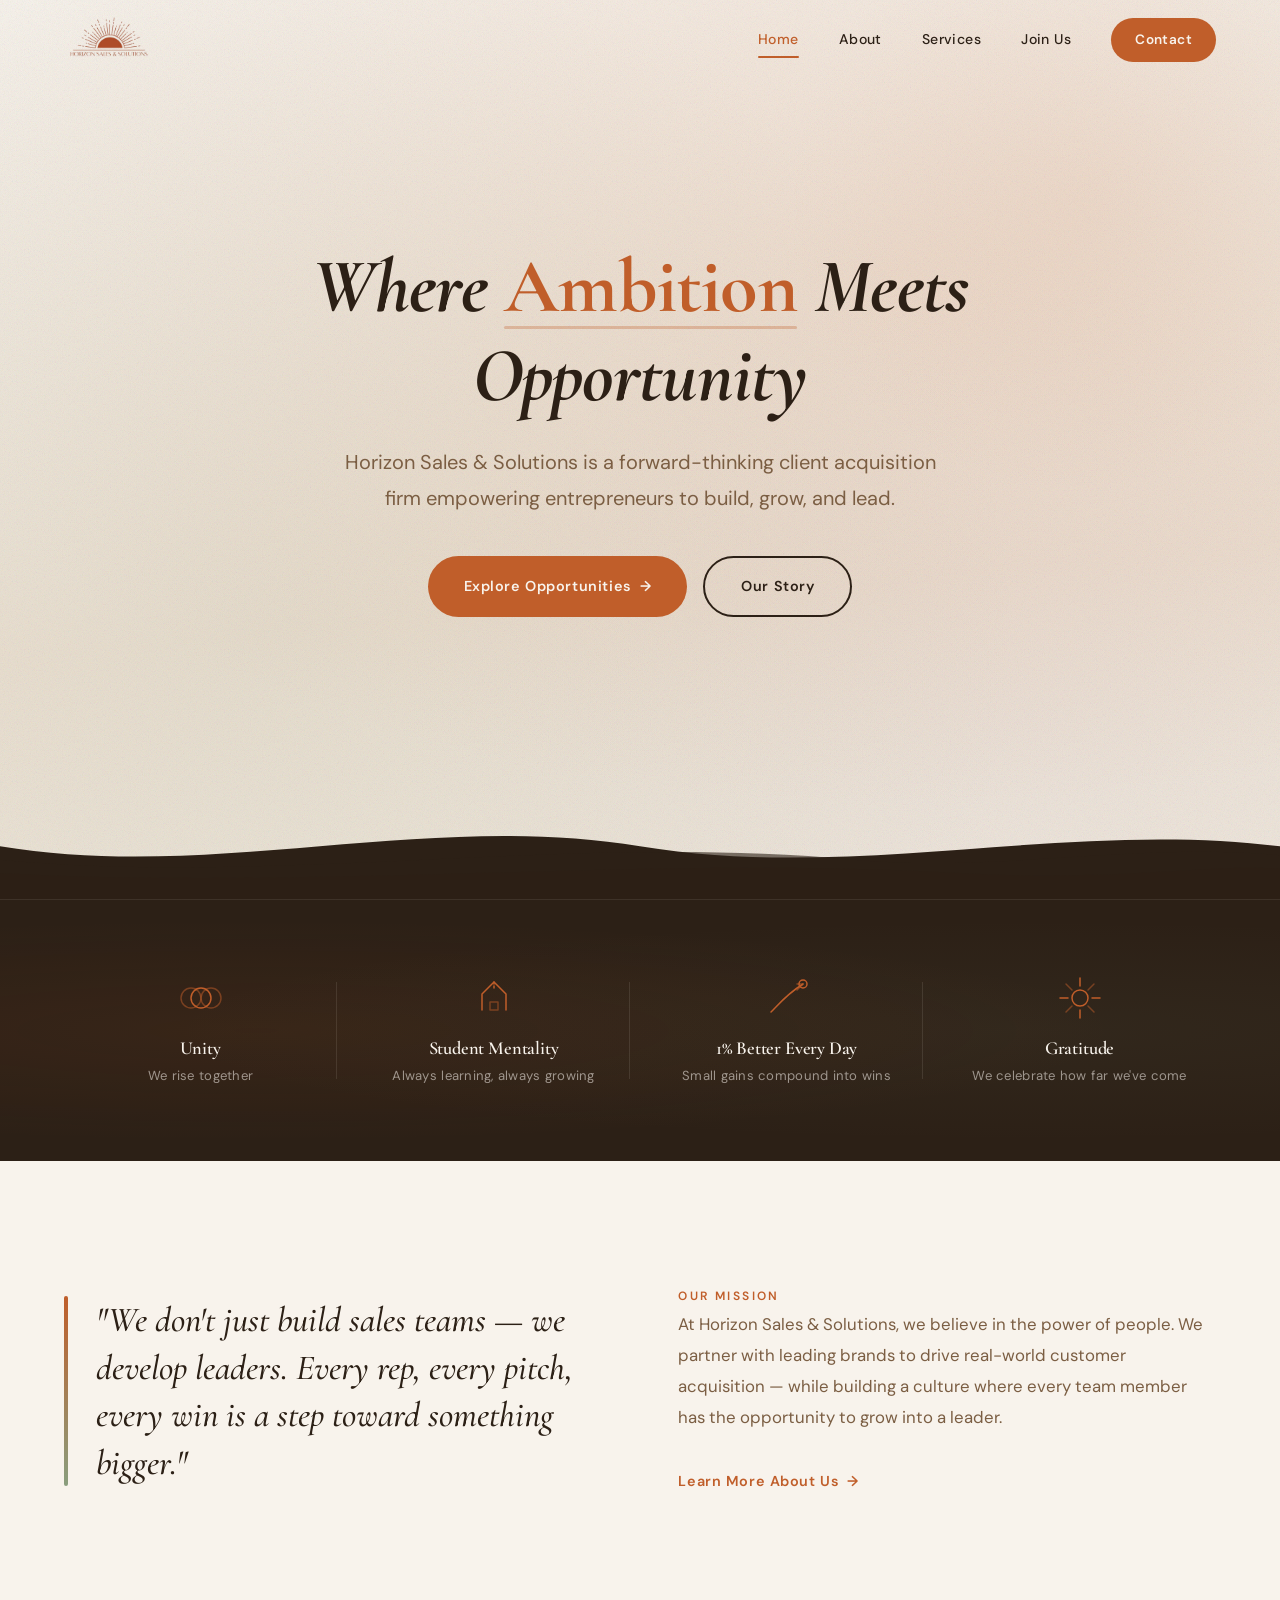
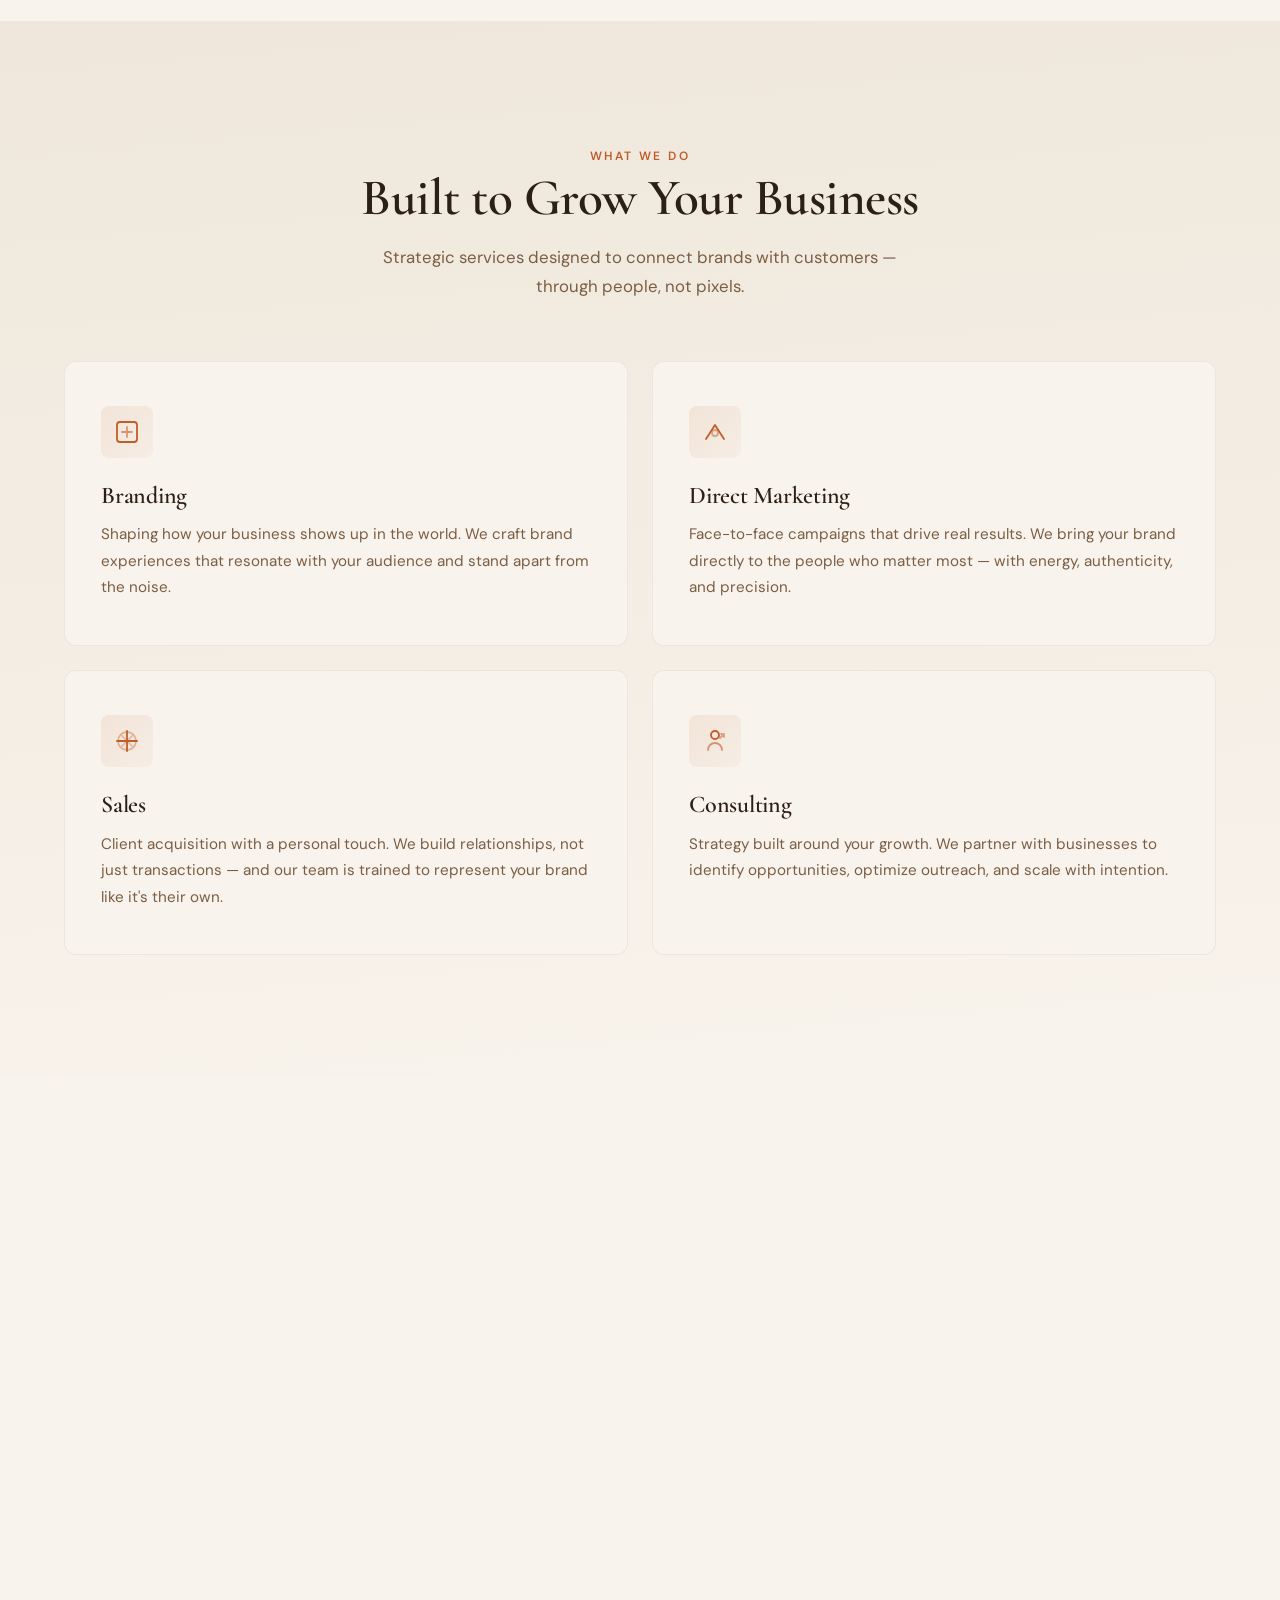
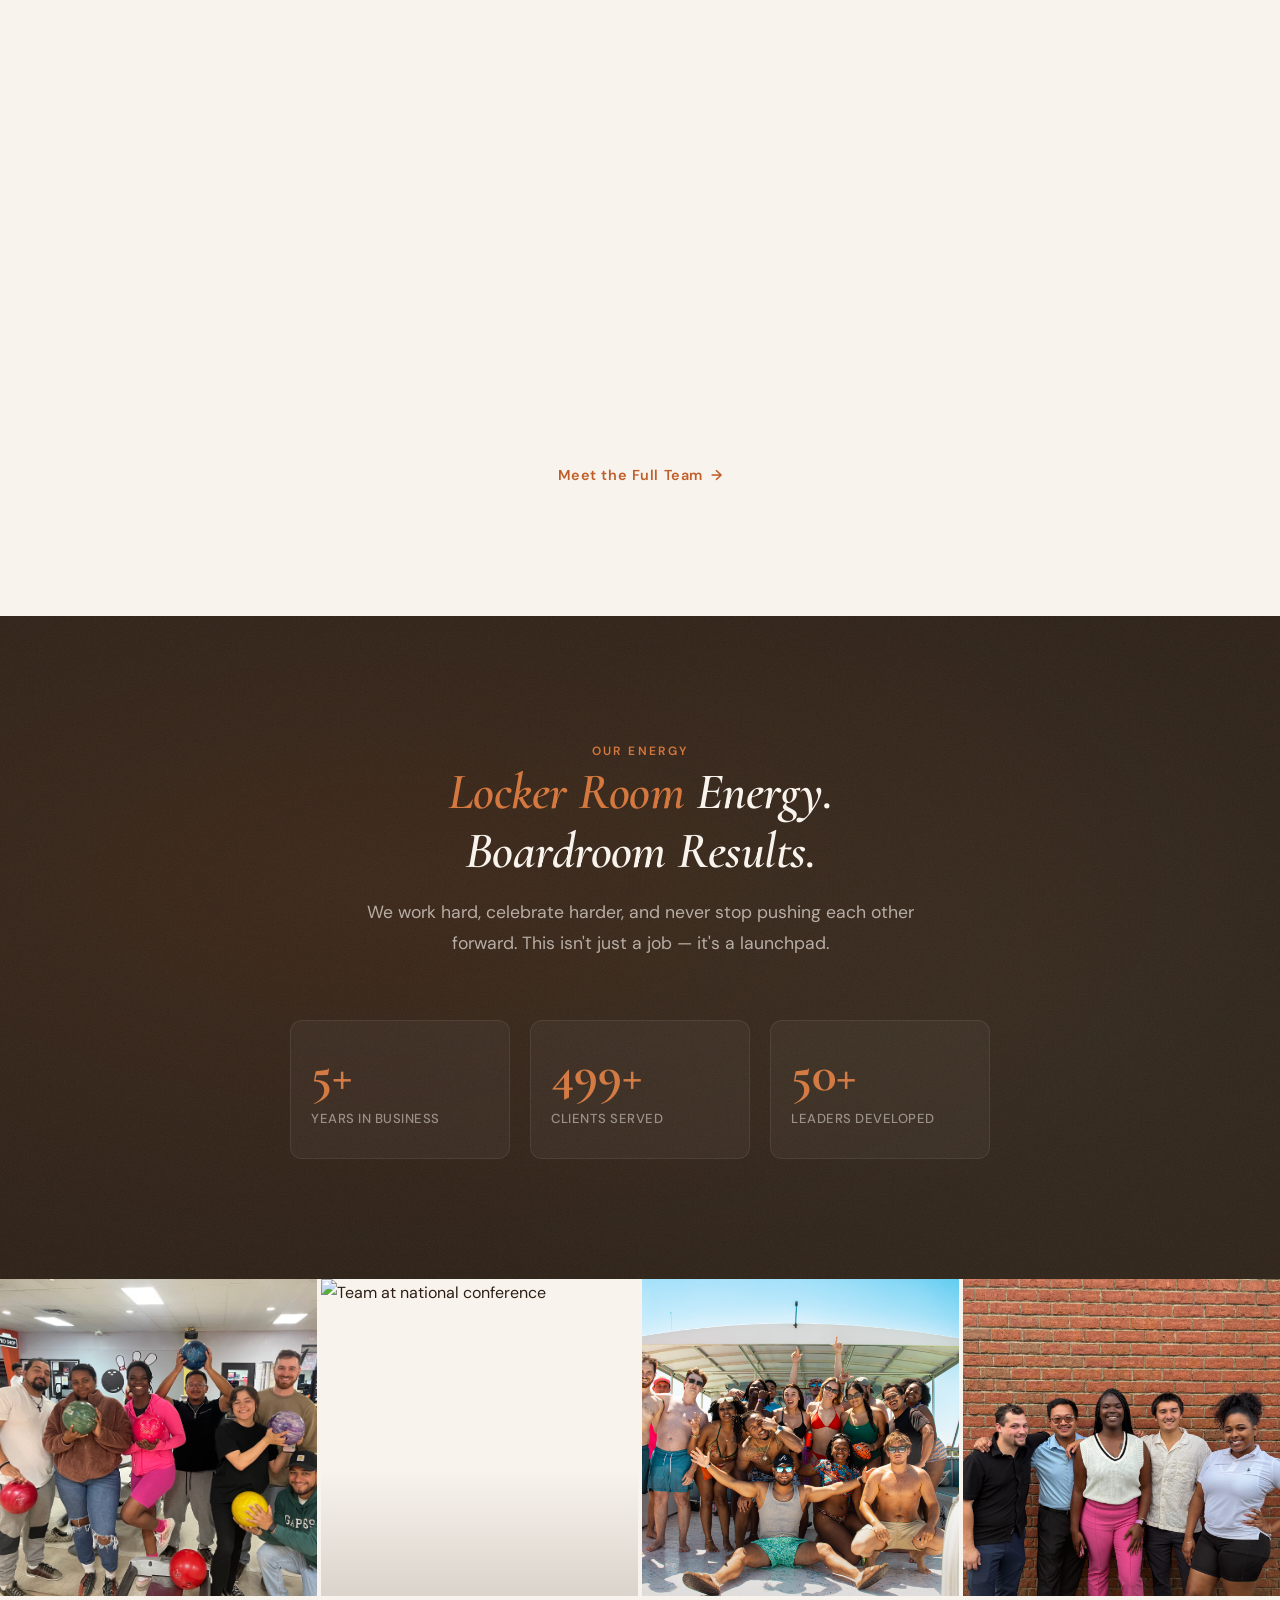
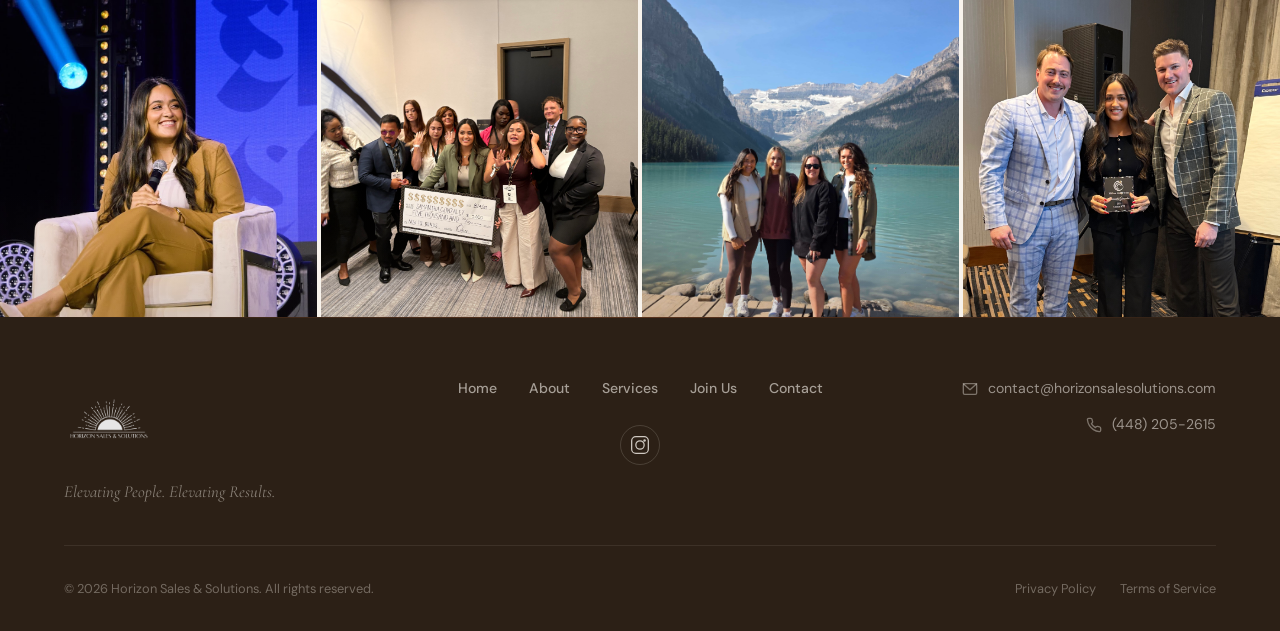
==== commit 11e9c9d4: "Update photos: Sam headshot and services photo strip - Replace Samantha Gonzalez headshot on home an" ====
--- a/index.html
+++ b/index.html
@@ -161,7 +161,7 @@
     <div class="team-grid">
       <div class="team-card reveal">
         <div class="team-photo">
-          <img src="Assets/Horizon%20Photos/IMG_2451.JPG" alt="Samantha Gonzalez — President & CEO of Horizon Sales & Solutions">
+          <img src="Assets/Horizon%20Photos/Sam%20Headshot.jpeg" alt="Samantha Gonzalez — President & CEO of Horizon Sales & Solutions">
         </div>
         <div class="team-info">
           <h3>Samantha Gonzalez</h3>
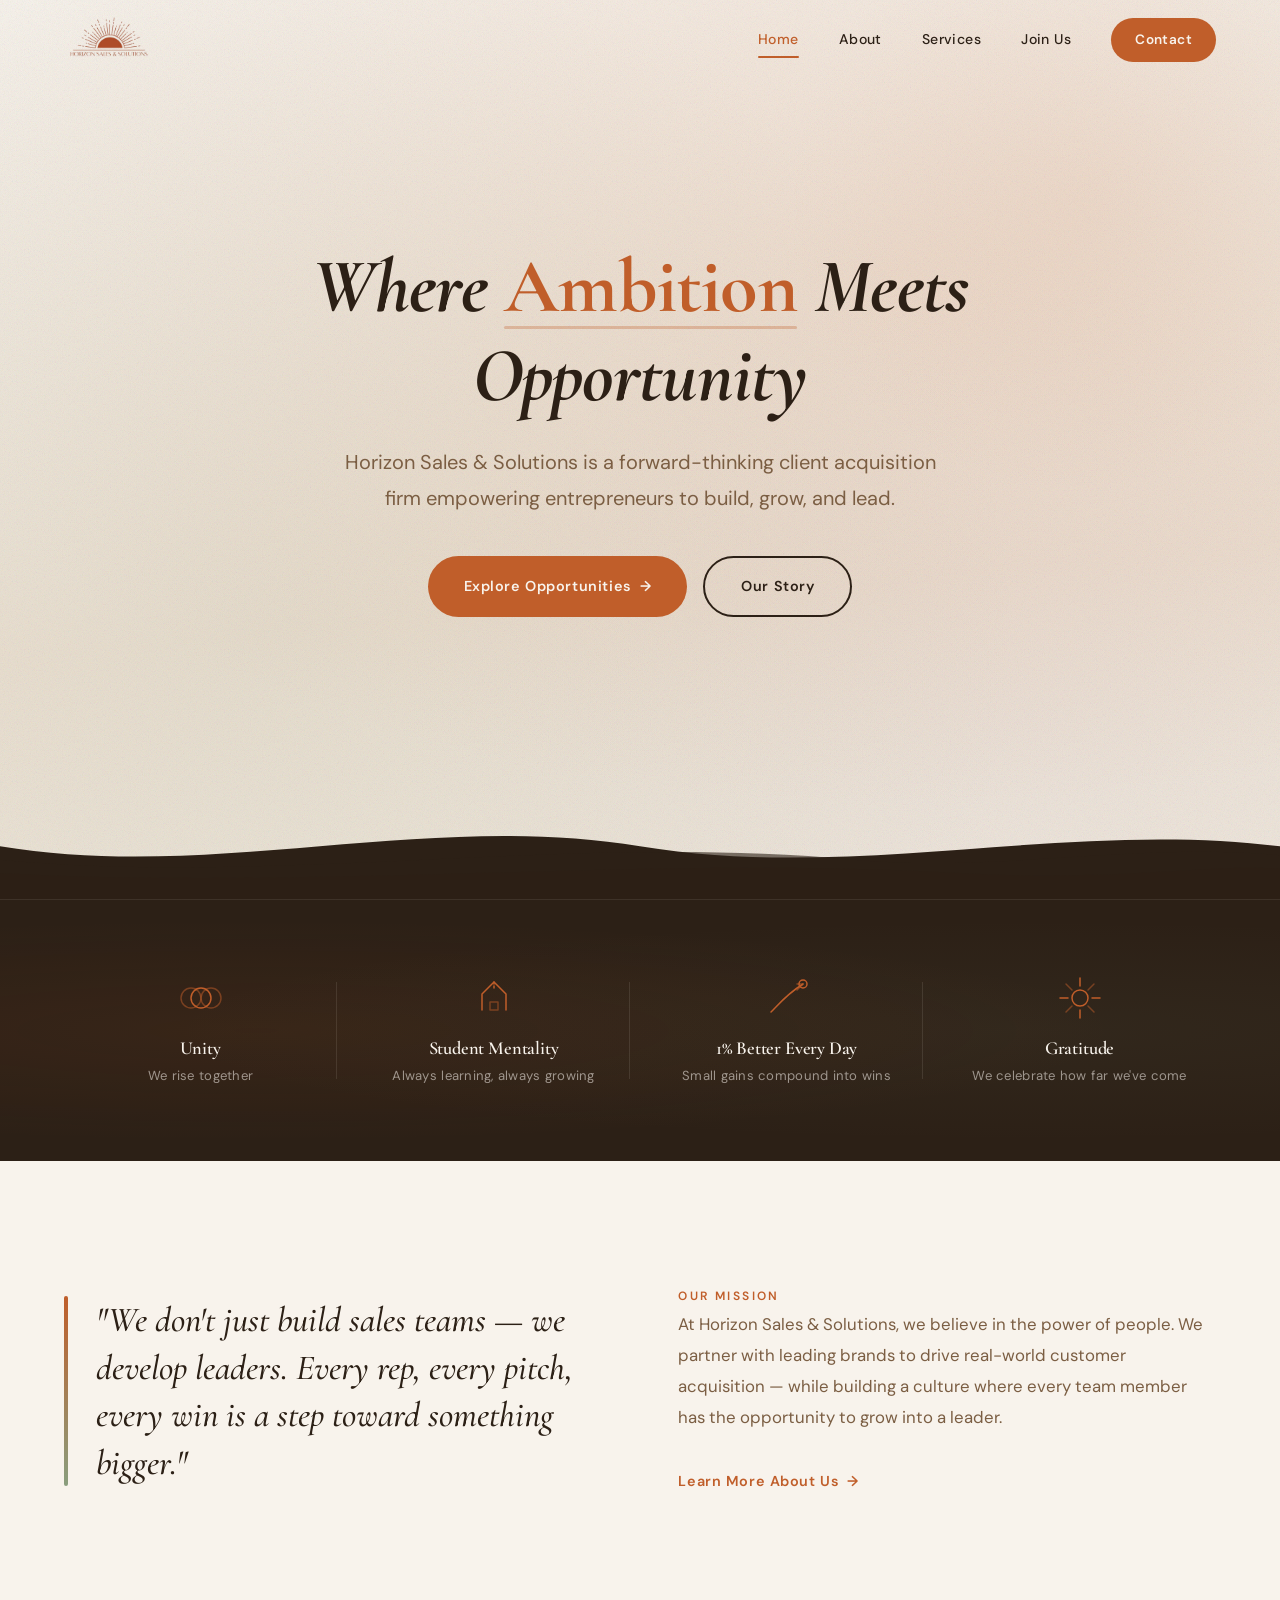
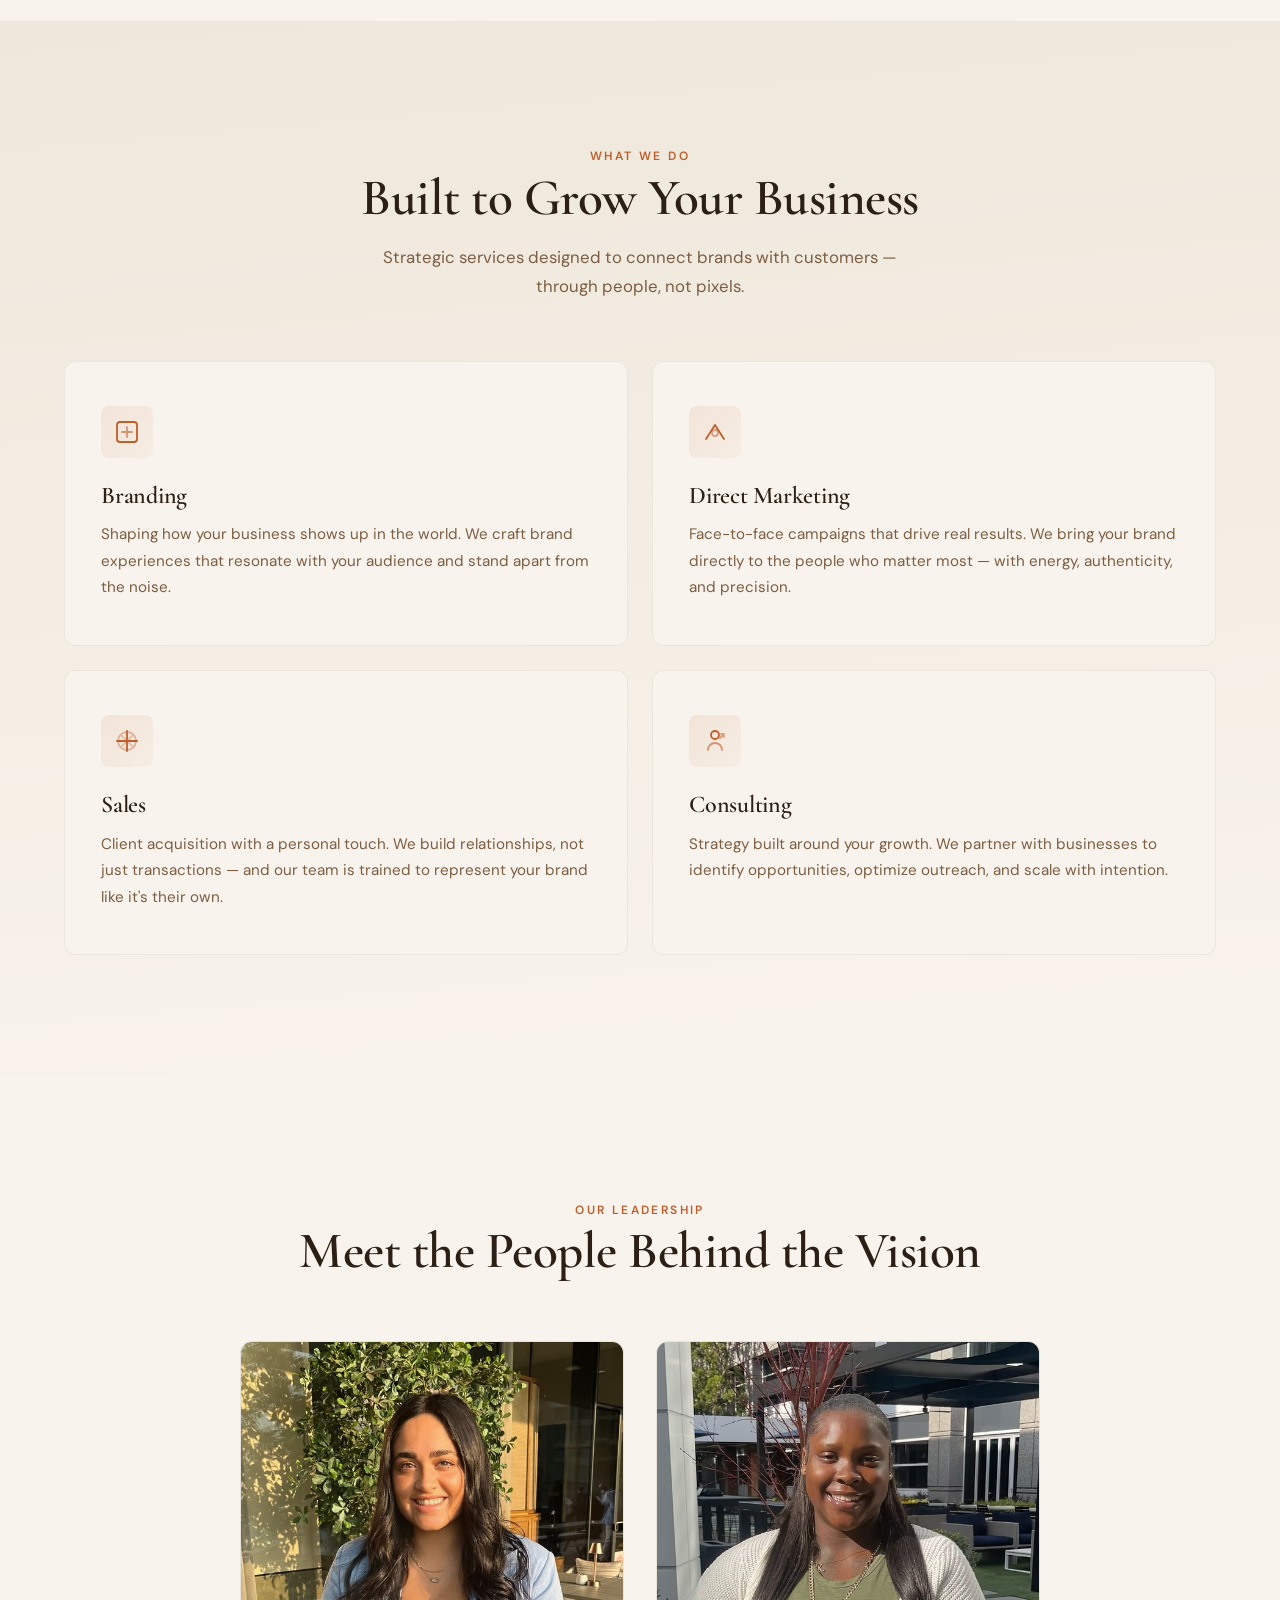
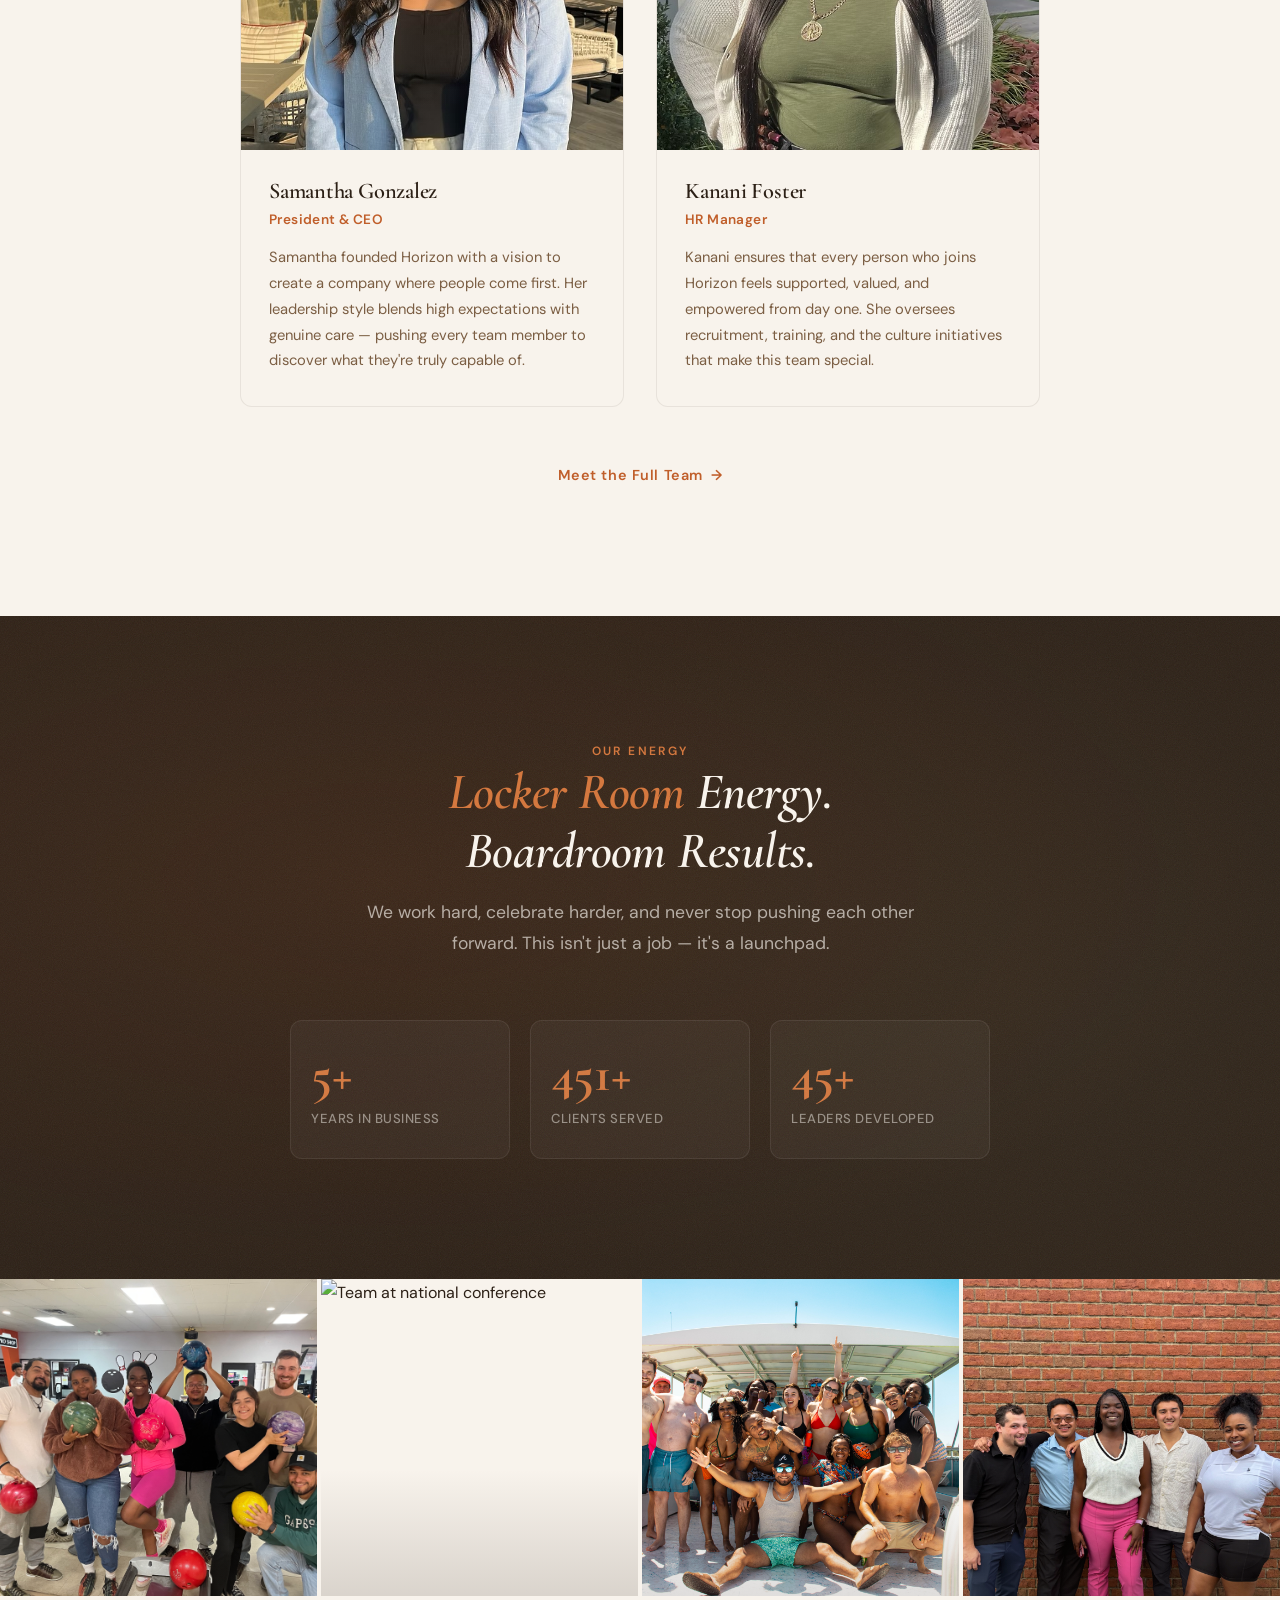
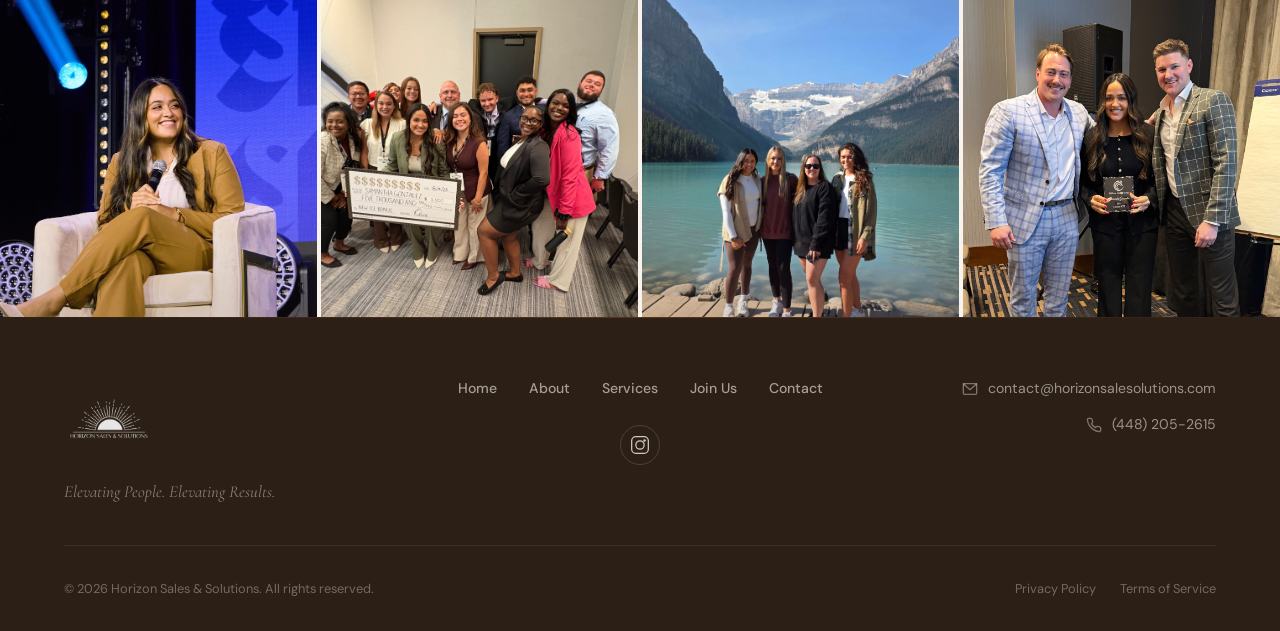
==== commit 3c3d2036: "Update photos, reorder contact form, change location to Pensacola FL - Replace bottom home page phot" ====
--- a/index.html
+++ b/index.html
@@ -4,7 +4,7 @@
   <meta charset="UTF-8">
   <meta name="viewport" content="width=device-width, initial-scale=1.0">
   <title>Horizon Sales & Solutions — Where Ambition Meets Opportunity</title>
-  <meta name="description" content="Horizon Sales & Solutions is a forward-thinking client acquisition firm empowering entrepreneurs to build, grow, and lead. Based in Atlanta, GA.">
+  <meta name="description" content="Horizon Sales & Solutions is a forward-thinking client acquisition firm empowering entrepreneurs to build, grow, and lead. Based in Pensacola, FL.">
   <meta property="og:title" content="Horizon Sales & Solutions — Where Ambition Meets Opportunity">
   <meta property="og:description" content="A forward-thinking client acquisition firm empowering entrepreneurs to build, grow, and lead.">
   <meta property="og:image" content="https://horizon-sales-solutions-website-66b.vercel.app/Assets/Horizon%20Photos/og-image.jpg">
@@ -216,7 +216,7 @@
       <div class="photo-grid-item"><img src="Assets/Horizon%20Photos/kk_birth_24.jpg" alt="Team boat day celebration" loading="lazy"></div>
       <div class="photo-grid-item"><img src="Assets/Horizon%20Photos/IMG_2455.JPG" alt="Horizon team members" loading="lazy"></div>
       <div class="photo-grid-item"><img src="Assets/Horizon%20Photos/IMG_0232.JPG" alt="Samantha speaking at conference" loading="lazy"></div>
-      <div class="photo-grid-item"><img src="Assets/Horizon%20Photos/IMG_3351.jpg" alt="Team celebrating bonus milestone" loading="lazy"></div>
+      <div class="photo-grid-item"><img src="Assets/Horizon%20Photos/IMG_3358.jpg" alt="Team celebrating bonus milestone" loading="lazy"></div>
       <div class="photo-grid-item"><img src="Assets/Horizon%20Photos/20250911_114521.jpg" alt="Team trip to Lake Louise" loading="lazy"></div>
       <div class="photo-grid-item"><img src="Assets/Horizon%20Photos/IMG_2711.JPG" alt="Award ceremony" loading="lazy"></div>
     </div>
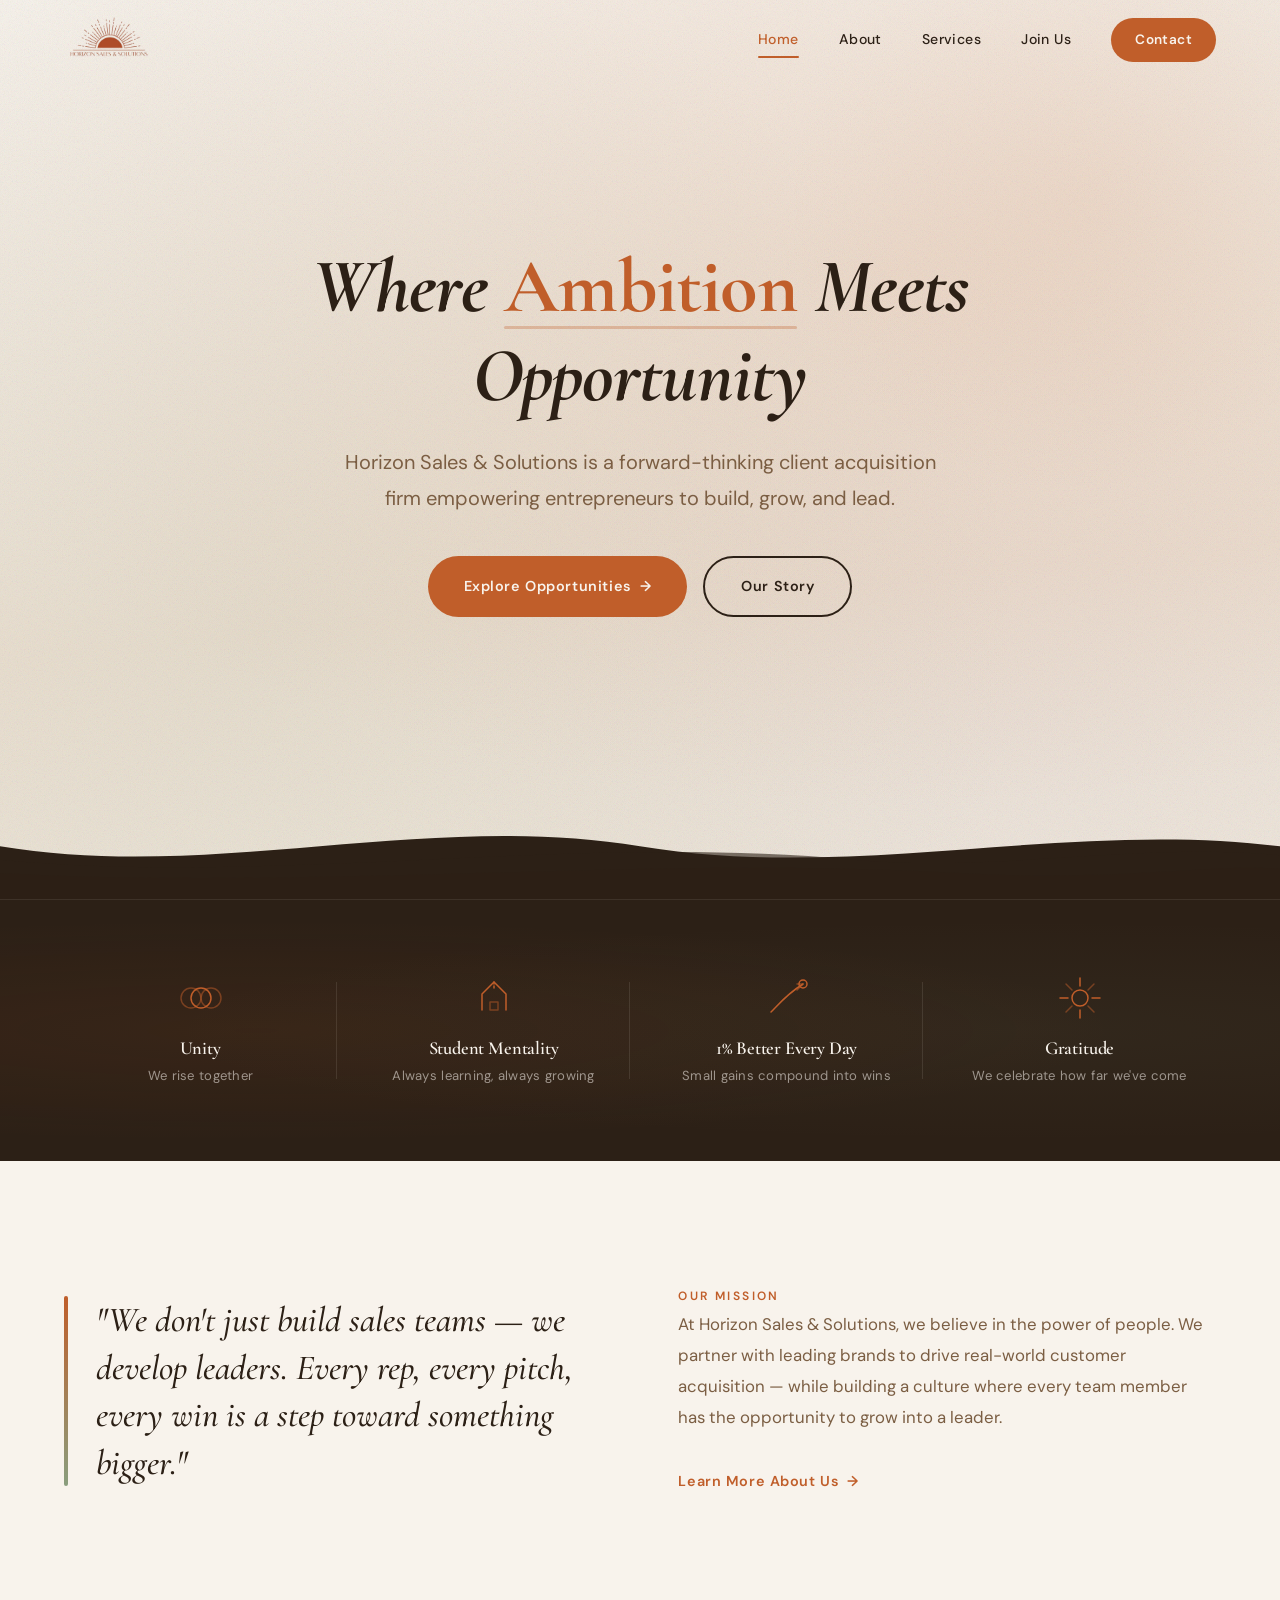
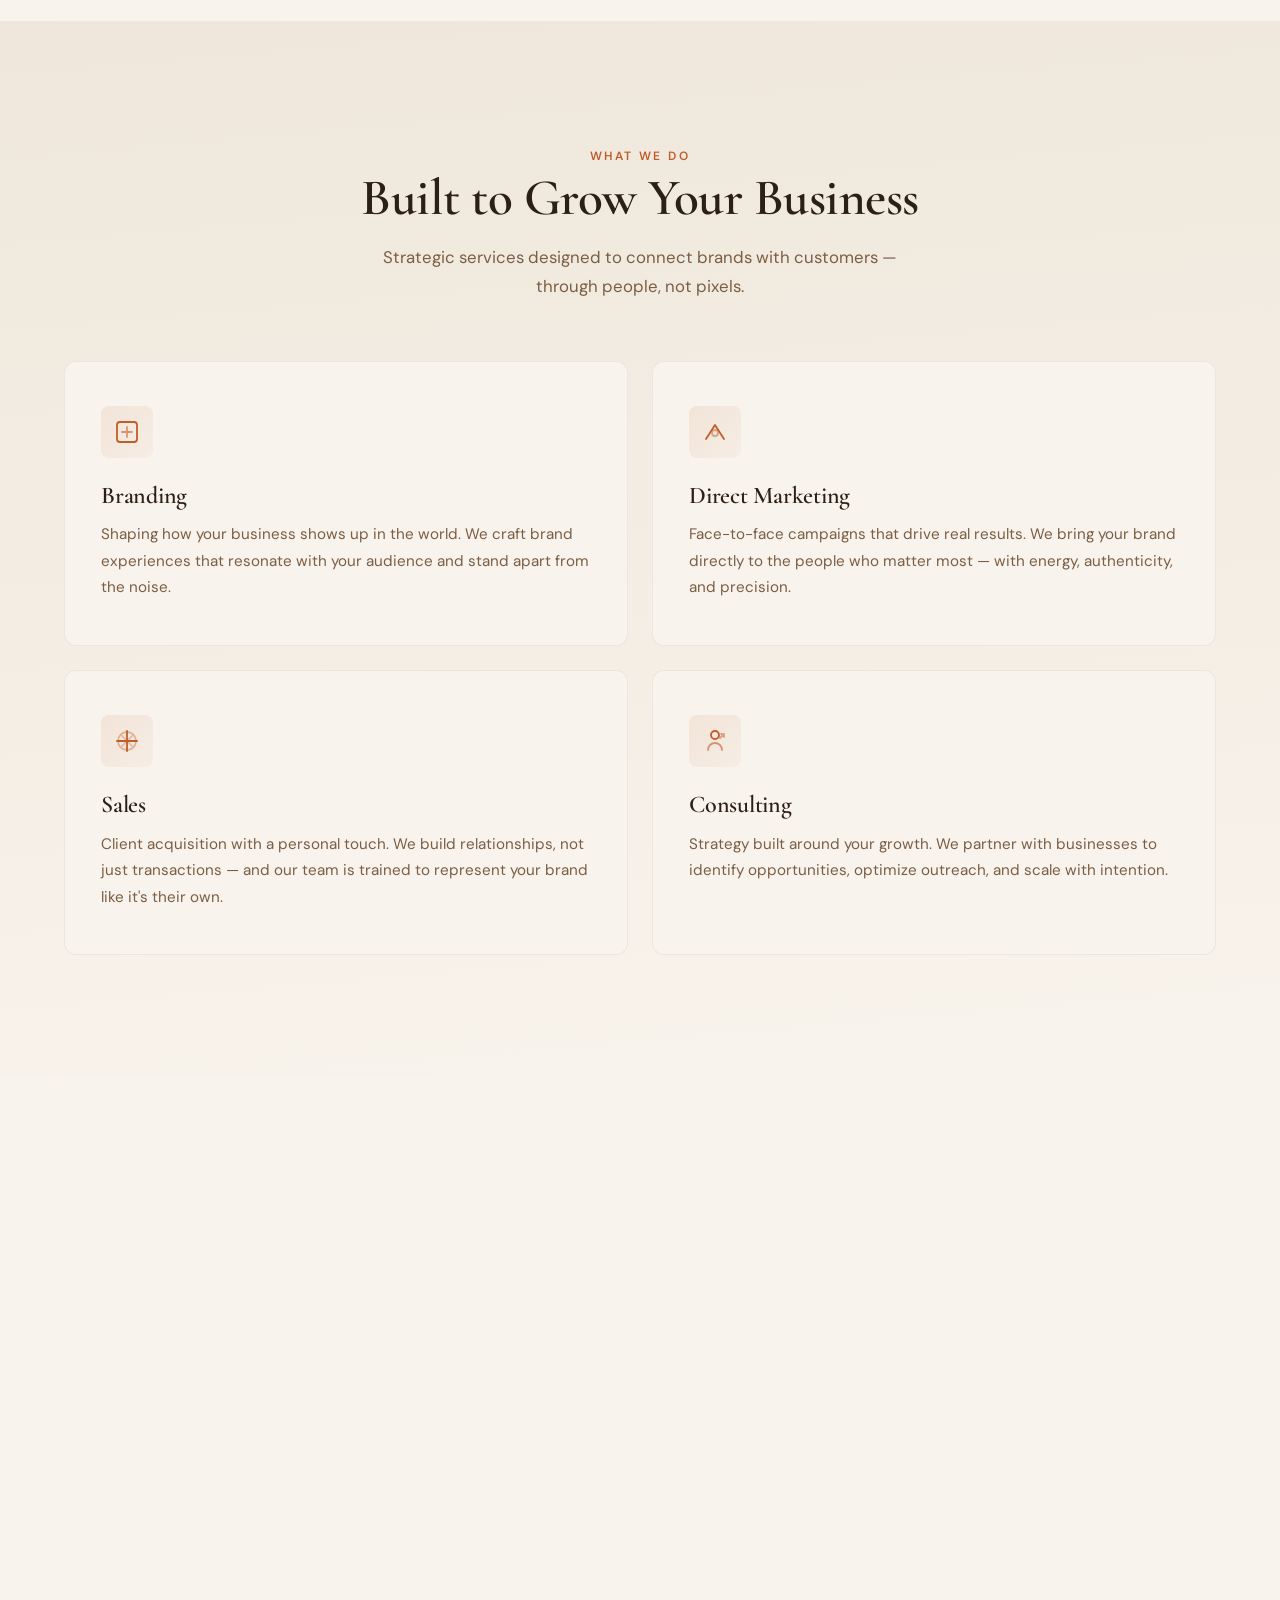
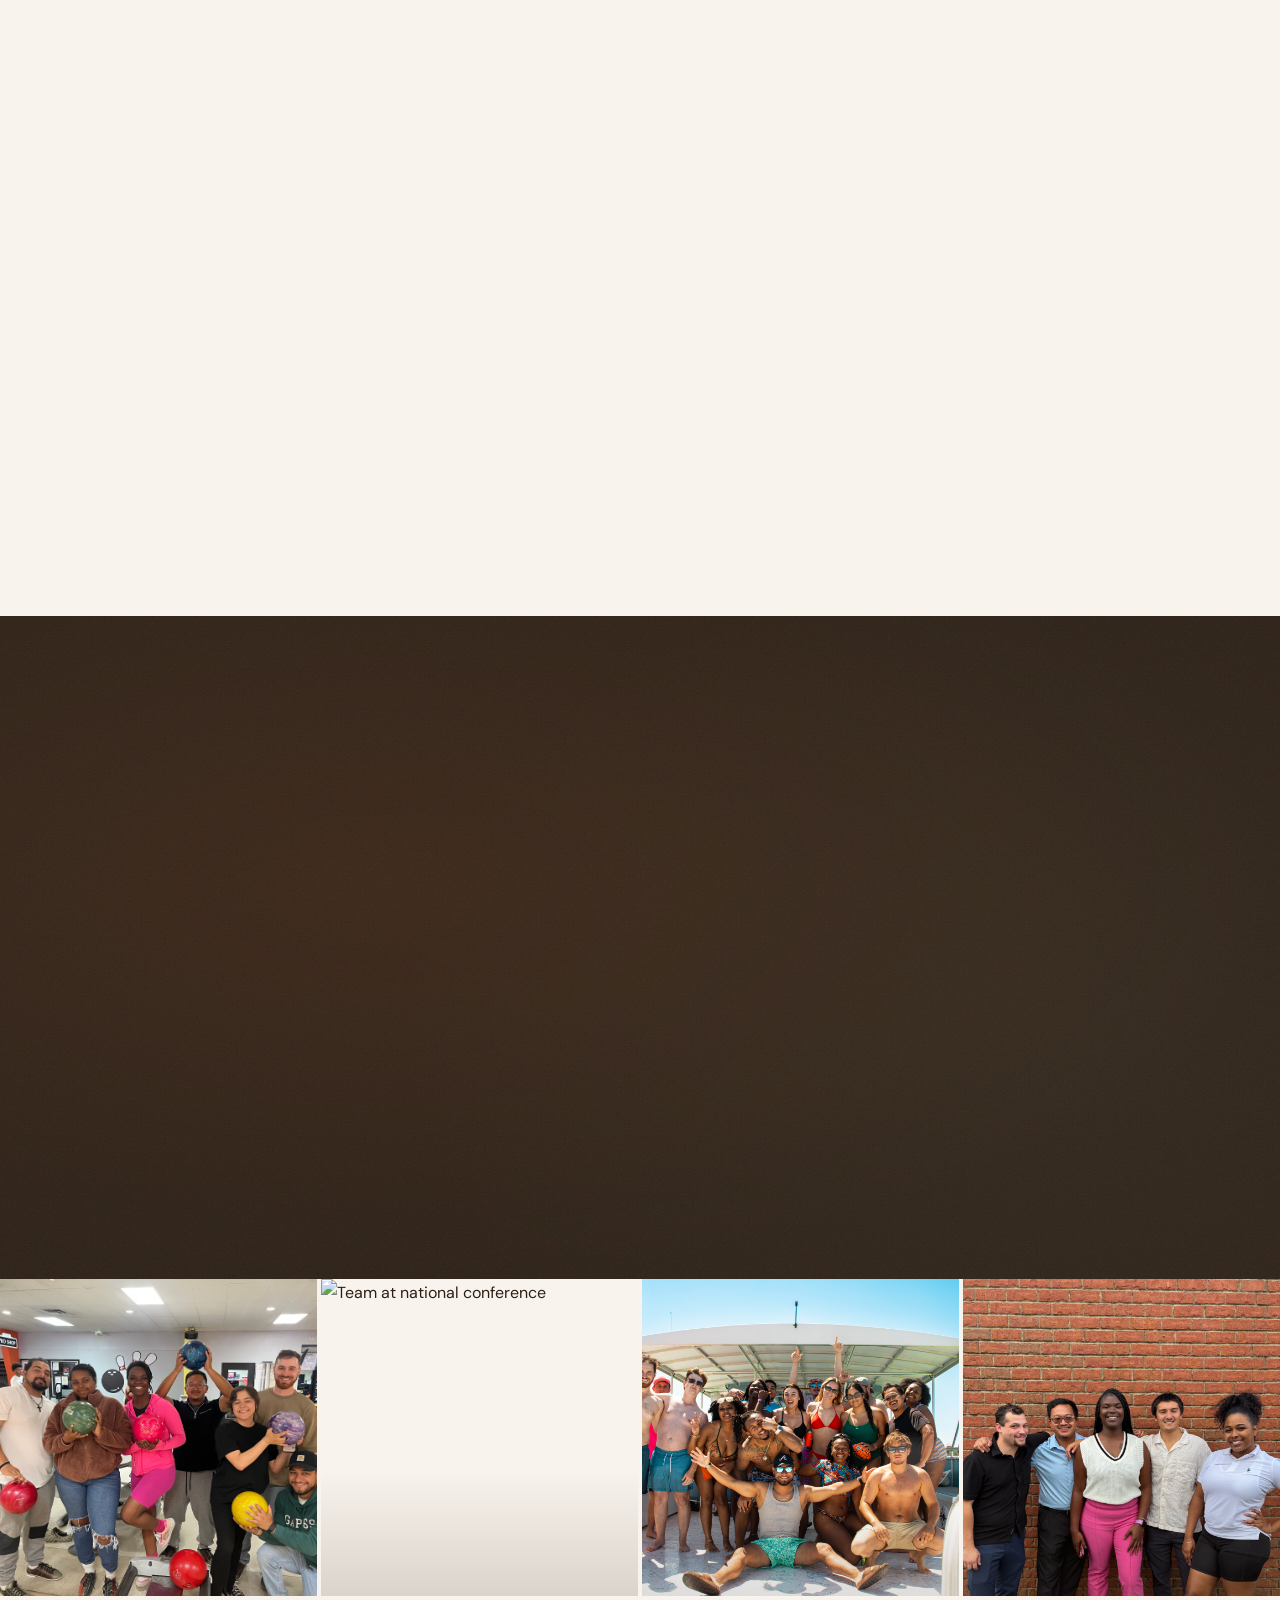
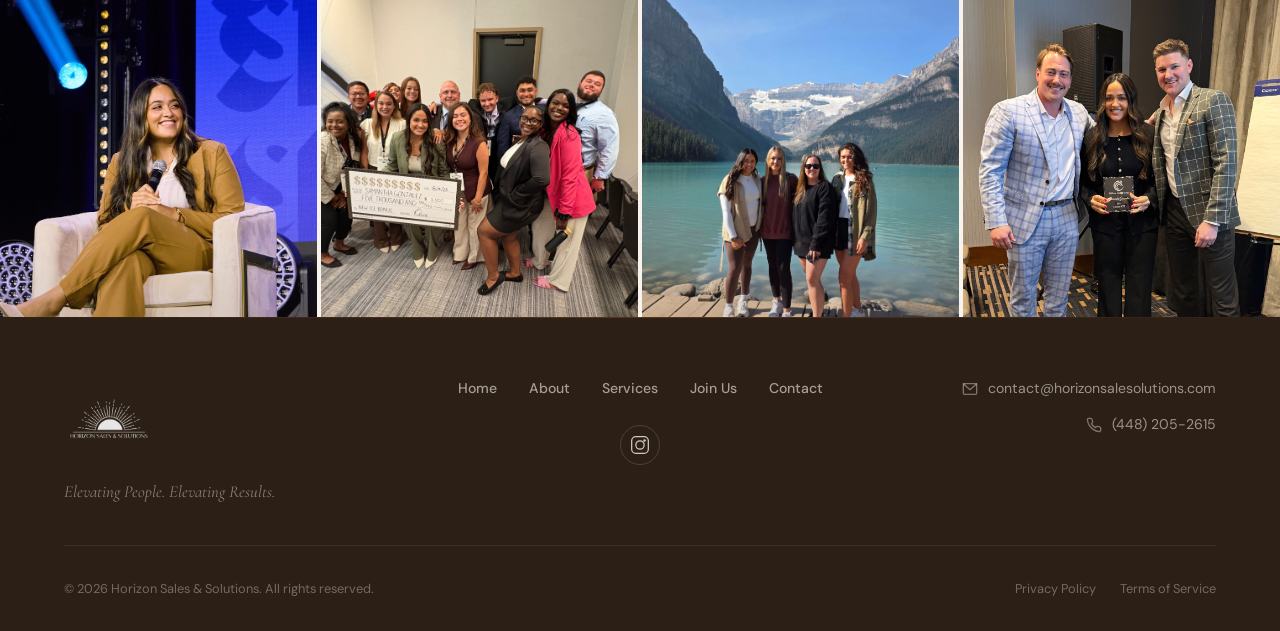
==== commit ec8dea72: "Update team member details for HR Manager" ====
--- a/index.html
+++ b/index.html
@@ -171,10 +171,10 @@
       </div>
       <div class="team-card reveal reveal-delay-1">
         <div class="team-photo">
-          <img src="Assets/Horizon%20Photos/IMG_9550_edited.jpg" alt="Kanani Foster — HR Manager at Horizon Sales & Solutions">
+          <img src="Assets/Horizon%20Photos/IMG_9550_edited.jpg" alt="Carlos Villa — HR Manager at Horizon Sales & Solutions">
         </div>
         <div class="team-info">
-          <h3>Kanani Foster</h3>
+          <h3>Carlos Villa</h3>
           <p class="role">HR Manager</p>
           <p>Kanani ensures that every person who joins Horizon feels supported, valued, and empowered from day one. She oversees recruitment, training, and the culture initiatives that make this team special.</p>
         </div>
--- a/css/styles.css
+++ b/css/styles.css
@@ -1204,7 +1204,7 @@
 /* Culture Banner (full-width photo with overlay) */
 .culture-banner {
   position: relative;
-  height: 400px;
+  height: 550px;
   overflow: hidden;
 }
 
@@ -1332,14 +1332,25 @@
     height: 280px;
   }
 
+  .photo-strip {
+    overflow-x: auto;
+    -webkit-overflow-scrolling: touch;
+    scroll-behavior: smooth;
+    scrollbar-width: none;
+  }
+
+  .photo-strip::-webkit-scrollbar {
+    display: none;
+  }
+
   .photo-strip-item {
-    flex: 0 0 50%;
+    flex: 0 0 75%;
   }
 }
 
 @media (max-width: 480px) {
   .photo-strip-item {
-    flex: 0 0 80%;
+    flex: 0 0 85%;
   }
 }
 
@@ -1957,6 +1968,12 @@
   grid-template-columns: 1fr 1.2fr;
   gap: clamp(40px, 6vw, 80px);
   align-items: start;
+}
+
+/* On desktop, form appears on the right, details on the left */
+@media (min-width: 769px) {
+  .contact-form-wrapper { order: 2; }
+  .contact-details { order: 1; }
 }
 
 .contact-details h2 {
